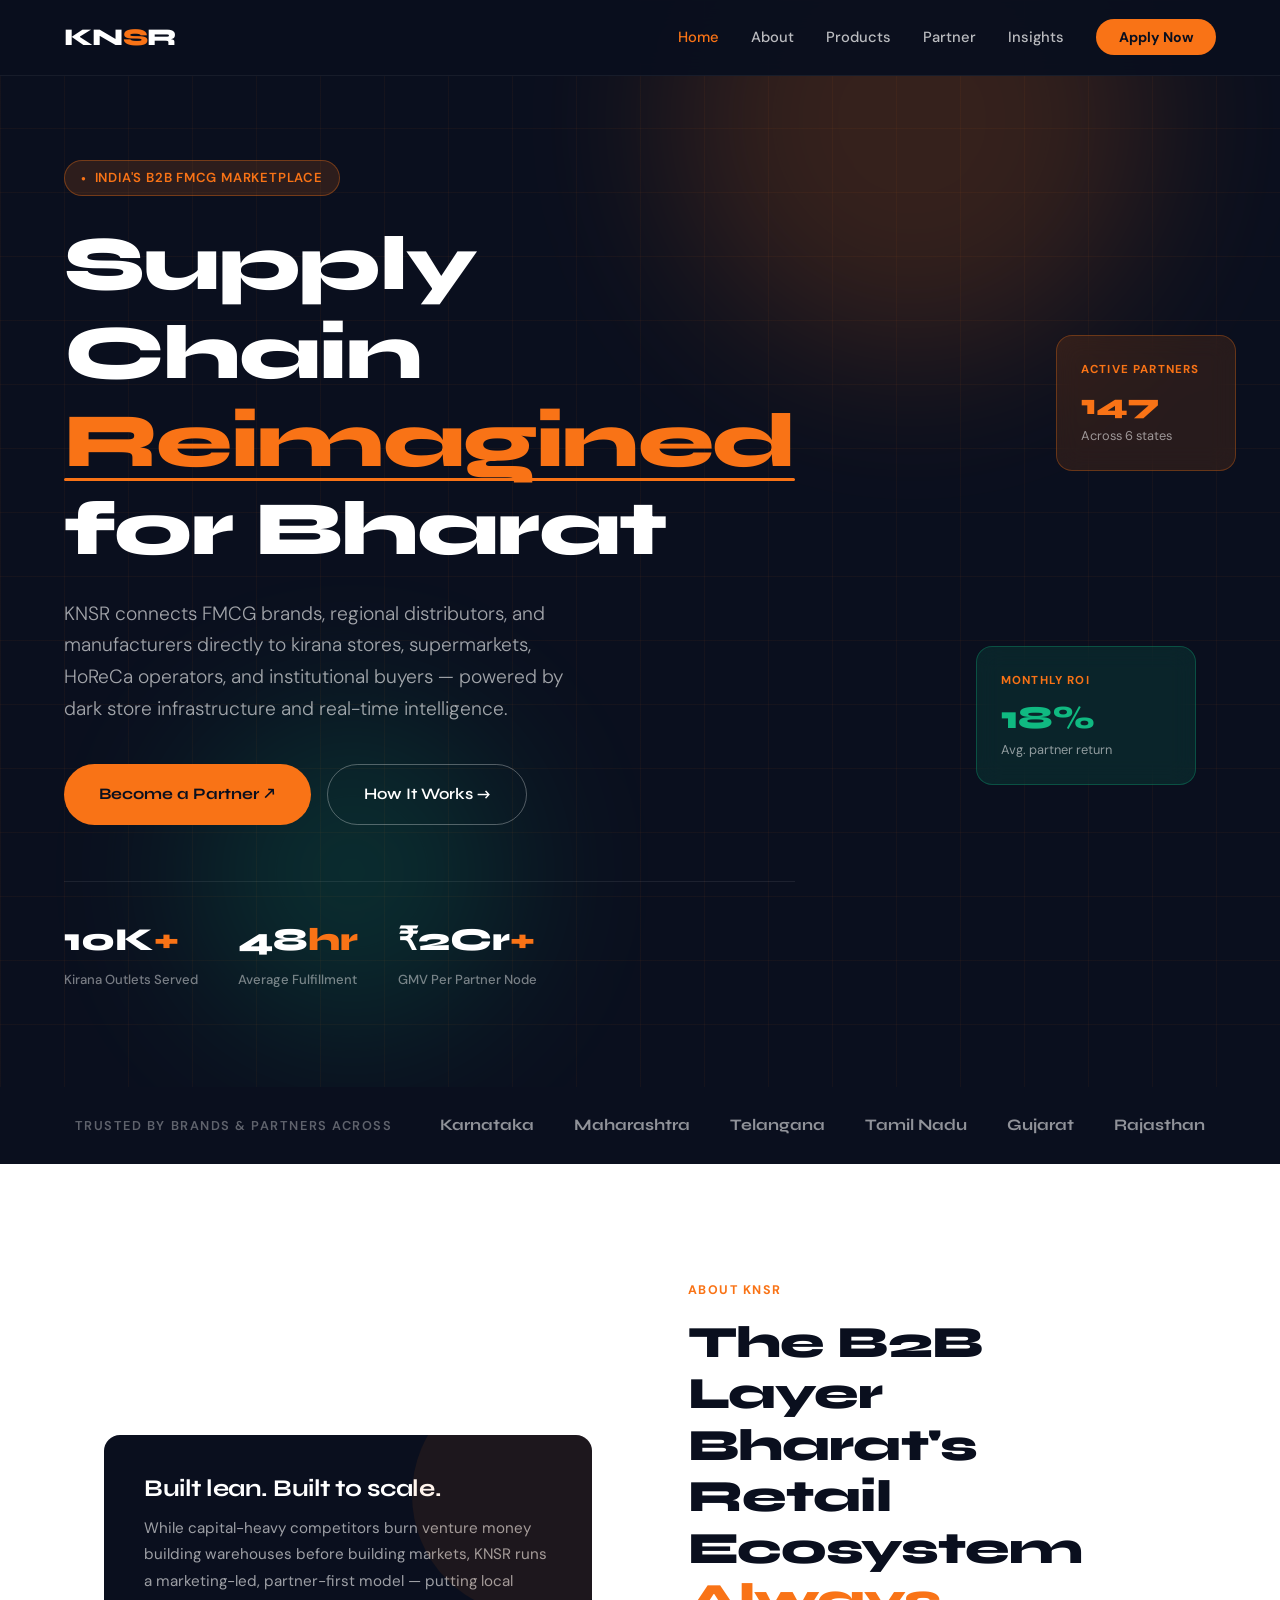
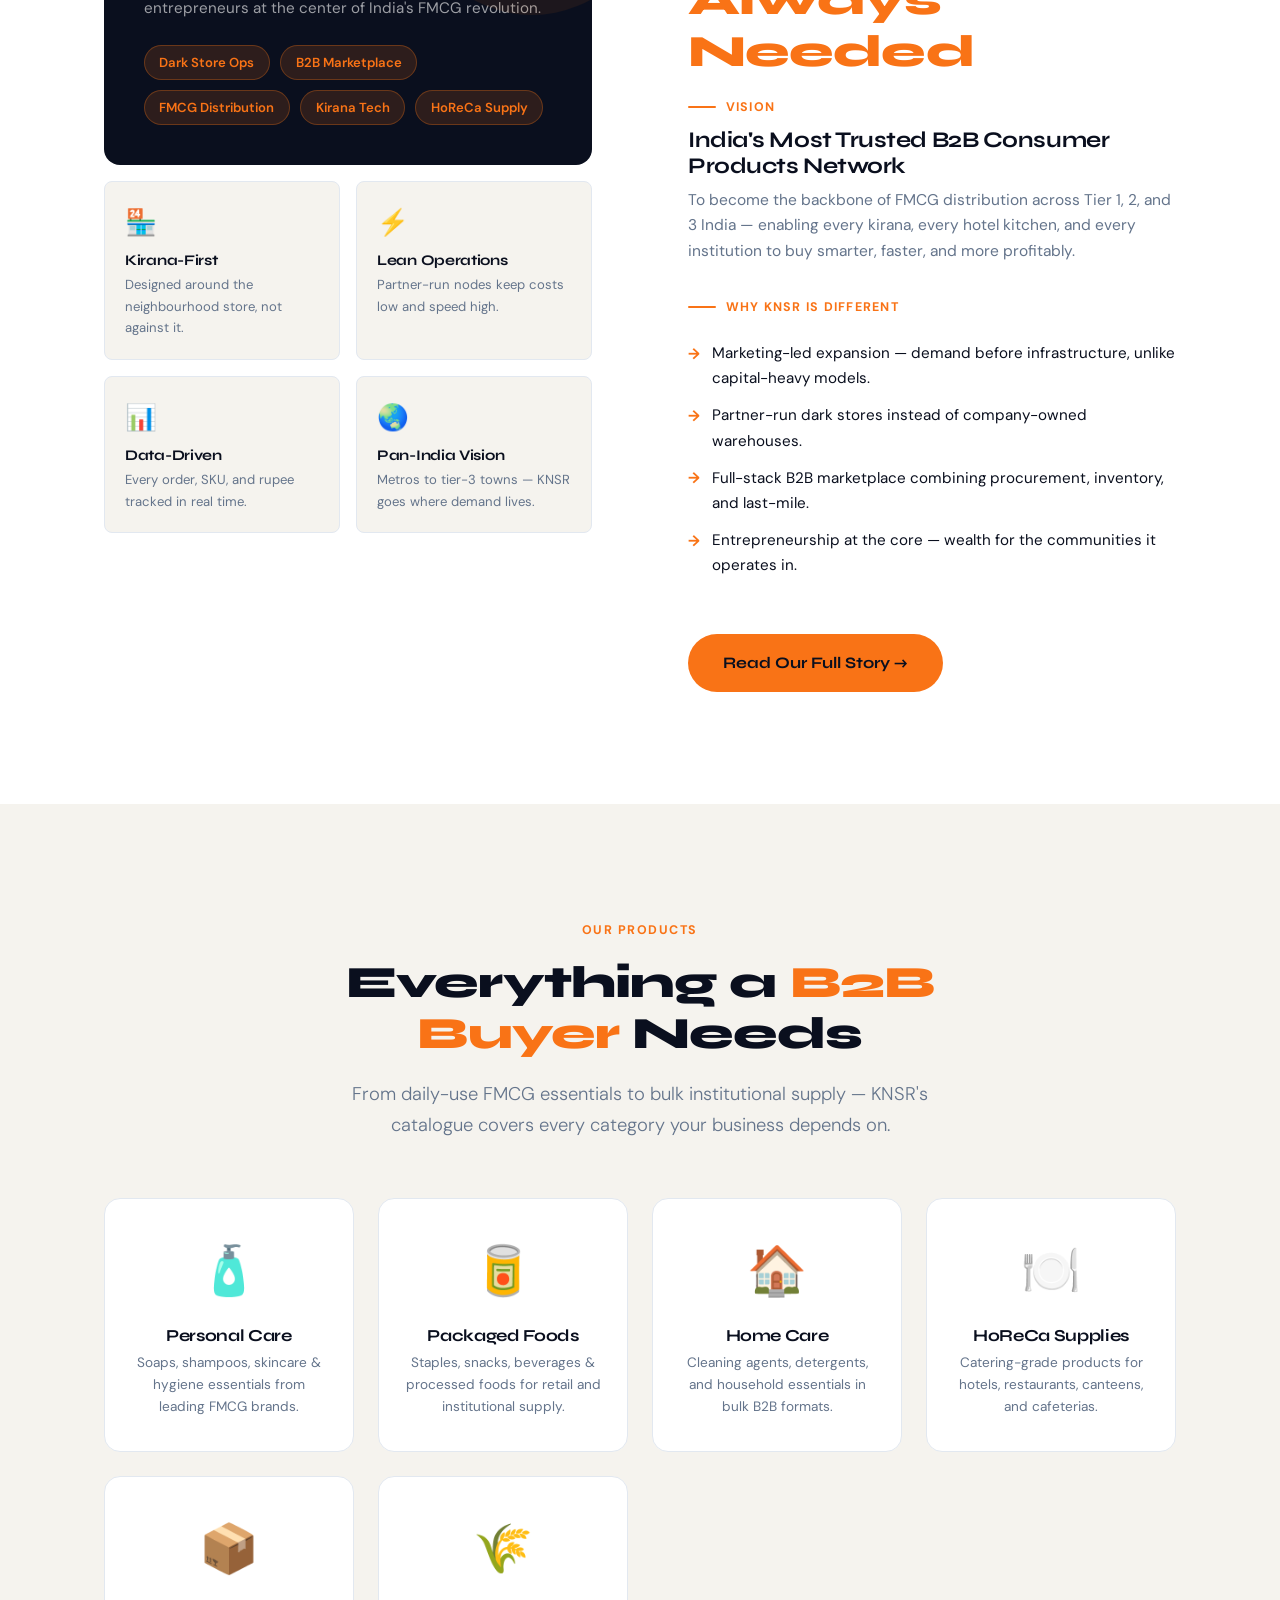
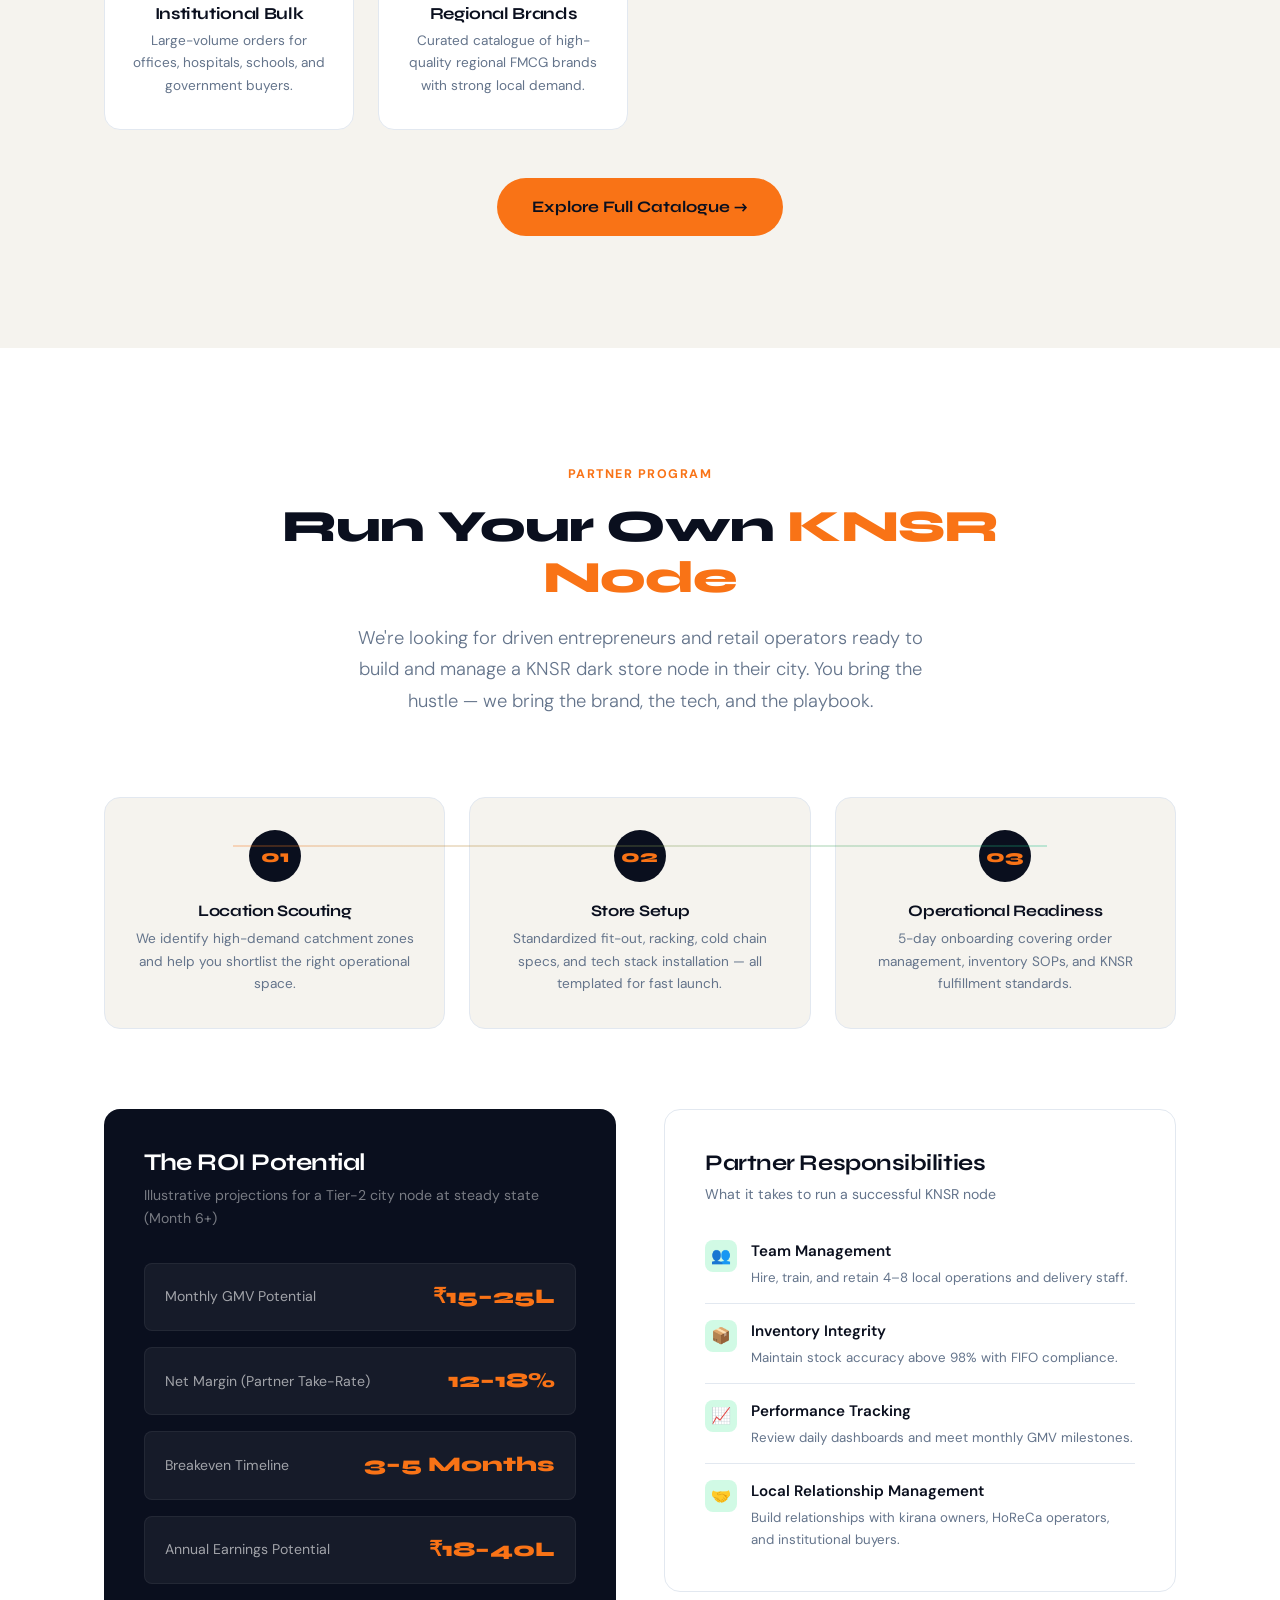
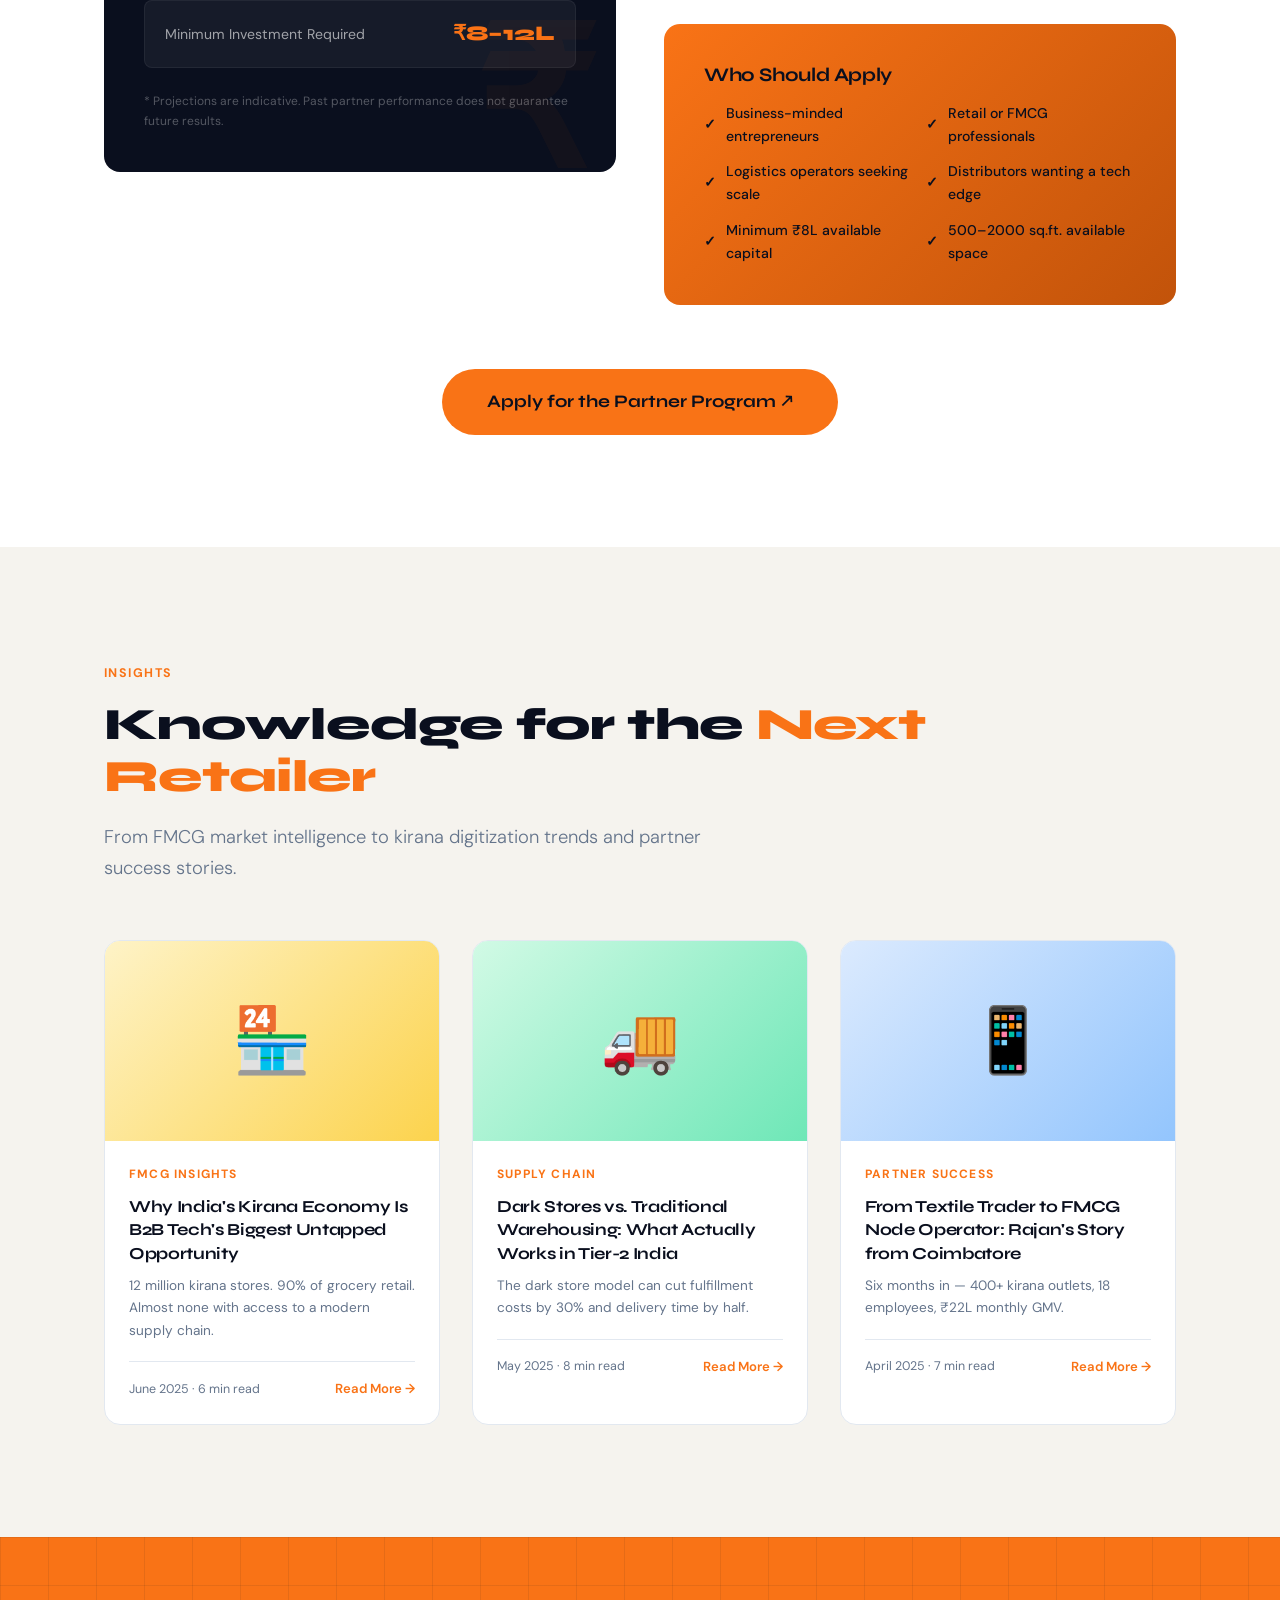
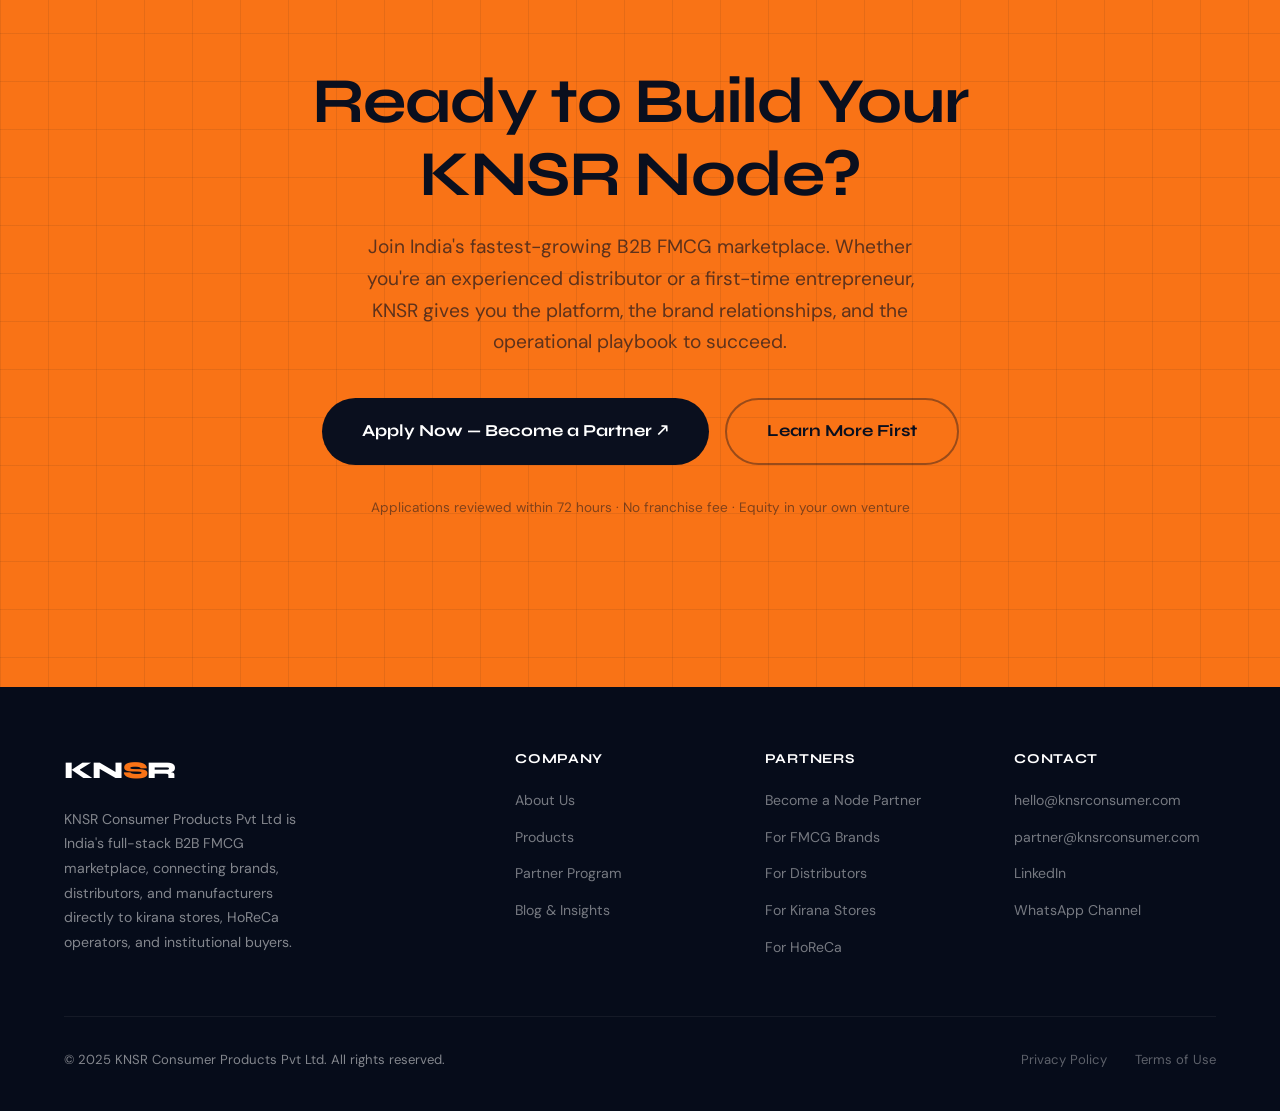
==== index.html @ 0f34c3d0 "Initial commit" ====
<!DOCTYPE html>
<html lang="en">
<head>
<meta charset="UTF-8">
<meta name="viewport" content="width=device-width, initial-scale=1.0">
<title>KNSR Consumer Products — India's B2B FMCG Marketplace</title>
<link rel="preconnect" href="https://fonts.googleapis.com">
<link href="https://fonts.googleapis.com/css2?family=Syne:wght@400;600;700;800&family=DM+Sans:ital,wght@0,300;0,400;0,500;1,300&display=swap" rel="stylesheet">
<link rel="stylesheet" href="shared.css">
<style>
  /* ── HERO ── */
  #home {
    min-height: 100vh;
    background: var(--ink);
    display: grid;
    grid-template-columns: 1fr 1fr;
    align-items: center;
    gap: 4rem;
    padding: 10rem 5% 6rem;
    position: relative;
    overflow: hidden;
  }
  .hero-bg-grid {
    position: absolute; inset: 0;
    background-image: linear-gradient(rgba(249,115,22,0.05) 1px, transparent 1px), linear-gradient(90deg, rgba(249,115,22,0.05) 1px, transparent 1px);
    background-size: 64px 64px;
    animation: gridDrift 20s linear infinite;
  }
  @keyframes gridDrift { from { background-position: 0 0; } to { background-position: 64px 64px; } }
  .hero-blob { position: absolute; border-radius: 50%; filter: blur(80px); opacity: 0.18; animation: blobFloat 8s ease-in-out infinite; }
  .hero-blob-1 { width: 480px; height: 480px; background: var(--saffron); top: -120px; right: 10%; }
  .hero-blob-2 { width: 320px; height: 320px; background: var(--emerald); bottom: 5%; left: 15%; animation-delay: 3s; }
  @keyframes blobFloat { 0%,100% { transform: translateY(0) scale(1); } 50% { transform: translateY(-30px) scale(1.05); } }
  .hero-content { position: relative; z-index: 2; }
  .hero-badge {
    display: inline-flex; align-items: center; gap: 0.5rem;
    background: rgba(249,115,22,0.15); border: 1px solid rgba(249,115,22,0.35);
    color: var(--saffron); padding: 0.4rem 1rem; border-radius: 100px;
    font-size: 0.82rem; font-weight: 600; letter-spacing: 0.06em; text-transform: uppercase;
    margin-bottom: 1.5rem; animation: fadeUp 0.6s ease both;
  }
  .hero-badge::before { content: '●'; font-size: 0.5rem; animation: pulse 2s infinite; }
  @keyframes pulse { 0%,100% { opacity:1; } 50% { opacity:0.3; } }
  @keyframes fadeUp { from { opacity:0; transform:translateY(20px); } to { opacity:1; transform:translateY(0); } }
  .hero-title { font-size: var(--fs-hero); color: #fff; font-weight: 800; margin-bottom: 1.5rem; animation: fadeUp 0.6s 0.1s ease both; }
  .hero-title .highlight { color: var(--saffron); position: relative; display: inline-block; }
  .hero-title .highlight::after { content:''; position:absolute; bottom:4px; left:0; right:0; height:3px; background:var(--saffron); border-radius:2px; transform:scaleX(0); transform-origin:left; animation:lineReveal 0.8s 0.9s ease forwards; }
  @keyframes lineReveal { to { transform: scaleX(1); } }
  .hero-subtitle { font-size: 1.2rem; color: rgba(255,255,255,0.62); font-weight: 300; max-width: 540px; margin-bottom: 2.5rem; animation: fadeUp 0.6s 0.2s ease both; }
  .hero-actions { display: flex; flex-wrap: wrap; gap: 1rem; animation: fadeUp 0.6s 0.3s ease both; }
  .hero-stats { display: flex; gap: 2.5rem; margin-top: 3.5rem; padding-top: 2rem; border-top: 1px solid rgba(255,255,255,0.08); animation: fadeUp 0.6s 0.4s ease both; flex-wrap: wrap; }
  .hero-stat-num { font-family: 'Syne', sans-serif; font-size: 2rem; font-weight: 800; color: #fff; }
  .hero-stat-num span { color: var(--saffron); }
  .hero-stat-label { font-size: 0.82rem; color: rgba(255,255,255,0.45); font-weight: 500; margin-top: 0.15rem; }

  /* Hero Card */
  .hero-visual { position: relative; z-index: 2; animation: fadeUp 0.8s 0.2s ease both; }
  .hero-card-stack { position: relative; height: 480px; }
  .hcard { position: absolute; background: rgba(255,255,255,0.06); border: 1px solid rgba(255,255,255,0.1); border-radius: var(--radius); padding: 1.5rem; backdrop-filter: blur(12px); transition: all 0.3s; }
  .hcard:hover { transform: translateY(-4px); }
  .hcard-main { top: 40px; left: 0; right: 0; background: rgba(28,35,64,0.9); border-color: rgba(249,115,22,0.25); }
  .hcard-float-1 { bottom: 30px; right: 20px; width: 220px; background: rgba(16,185,129,0.12); border-color: rgba(16,185,129,0.3); animation: floatCard1 6s ease-in-out infinite; }
  .hcard-float-2 { top: 0; right: -20px; width: 180px; background: rgba(249,115,22,0.12); border-color: rgba(249,115,22,0.3); animation: floatCard2 7s ease-in-out infinite; }
  @keyframes floatCard1 { 0%,100% { transform: translateY(0); } 50% { transform: translateY(-12px); } }
  @keyframes floatCard2 { 0%,100% { transform: translateY(0) rotate(2deg); } 50% { transform: translateY(-8px) rotate(1deg); } }
  .hcard-label { font-size: 0.72rem; font-weight: 700; letter-spacing: 0.1em; text-transform: uppercase; color: var(--saffron); margin-bottom: 0.75rem; }
  .hcard-main h4 { font-family: 'Syne', sans-serif; font-size: 1.15rem; color: #fff; margin-bottom: 0.5rem; }
  .hcard-main p { font-size: 0.88rem; color: rgba(255,255,255,0.55); }
  .hcard-row { display: flex; justify-content: space-between; align-items: center; padding: 0.65rem 0; border-bottom: 1px solid rgba(255,255,255,0.06); }
  .hcard-row:last-child { border-bottom: none; }
  .hcard-row-label { font-size: 0.82rem; color: rgba(255,255,255,0.5); }
  .hcard-row-val { font-size: 0.88rem; font-weight: 600; color: #fff; }
  .hcard-row-val.green { color: var(--emerald); }
  .hcard-row-val.orange { color: var(--saffron); }
  .metric-big { font-family: 'Syne', sans-serif; font-size: 2rem; font-weight: 800; line-height: 1; margin-top: 0.3rem; }
  .hcard-float-1 .metric-big { color: var(--emerald); }
  .hcard-float-2 .metric-big { color: var(--saffron); font-size: 1.8rem; }
  .hcard-float-1 p, .hcard-float-2 p { font-size: 0.8rem; color: rgba(255,255,255,0.55); margin-top: 0.3rem; }

  /* ABOUT SNAPSHOT */
  #about-snap { background: var(--white); }
  .about-grid { display: grid; grid-template-columns: 1fr 1fr; gap: 6rem; align-items: center; }
  .about-big-card { background: var(--ink); border-radius: var(--radius); padding: 2.5rem; color: #fff; position: relative; overflow: hidden; }
  .about-big-card::before { content:''; position:absolute; top:-60px; right:-60px; width:240px; height:240px; background:var(--saffron); border-radius:50%; opacity:0.08; }
  .about-big-card h3 { font-size: 1.5rem; margin-bottom: 0.75rem; }
  .about-big-card p { font-size: 0.95rem; color: rgba(255,255,255,0.6); line-height: 1.75; }
  .about-chips { display: flex; flex-wrap: wrap; gap: 0.65rem; margin-top: 1.5rem; }
  .chip { background: rgba(249,115,22,0.15); border: 1px solid rgba(249,115,22,0.3); color: var(--saffron); padding: 0.35rem 0.9rem; border-radius: 100px; font-size: 0.82rem; font-weight: 600; }
  .about-mini-cards { display: grid; grid-template-columns: 1fr 1fr; gap: 1rem; margin-top: 1rem; }
  .mini-card { background: var(--surface); border: 1px solid var(--slate-light); border-radius: var(--radius-sm); padding: 1.25rem; transition: all 0.22s; }
  .mini-card:hover { border-color: var(--saffron); transform: translateY(-3px); box-shadow: var(--shadow); }
  .mini-card-icon { font-size: 1.6rem; margin-bottom: 0.5rem; }
  .mini-card h5 { font-size: 0.92rem; font-weight: 700; margin-bottom: 0.3rem; }
  .mini-card p { font-size: 0.82rem; color: var(--slate); }
  .vm-block { margin-bottom: 2rem; }
  .vm-label { display: flex; align-items: center; gap: 0.6rem; font-size: 0.78rem; font-weight: 700; letter-spacing: 0.1em; text-transform: uppercase; color: var(--saffron); margin-bottom: 0.6rem; }
  .vm-label::before { content:''; width:28px; height:2px; background:var(--saffron); border-radius:2px; }
  .vm-block h3 { font-size: 1.4rem; margin-bottom: 0.6rem; }
  .vm-block p { color: var(--slate); font-size: 0.97rem; }
  .diff-list { list-style: none; margin-top: 1.5rem; display: flex; flex-direction: column; gap: 0.75rem; }
  .diff-list li { display: flex; align-items: flex-start; gap: 0.75rem; font-size: 0.95rem; }
  .diff-list li::before { content:'→'; color: var(--saffron); font-weight: 700; flex-shrink: 0; margin-top: 0.05rem; }

  /* PRODUCTS SNAPSHOT */
  #products-snap { background: var(--surface); }
  .products-snap-grid { display: grid; grid-template-columns: repeat(auto-fill, minmax(220px, 1fr)); gap: 1.5rem; margin-top: 3.5rem; }
  .prod-snap-card { background: var(--white); border: 1px solid var(--slate-light); border-radius: var(--radius); padding: 2rem 1.5rem; text-align: center; transition: all 0.28s; }
  .prod-snap-card:hover { border-color: var(--saffron); transform: translateY(-6px); box-shadow: var(--shadow-lg); }
  .prod-snap-icon { font-size: 3rem; margin-bottom: 1rem; }
  .prod-snap-card h4 { font-size: 1.05rem; margin-bottom: 0.4rem; }
  .prod-snap-card p { font-size: 0.85rem; color: var(--slate); }

  /* PARTNER */
  #partner-snap { background: var(--white); }
  .partner-header { text-align: center; max-width: 720px; margin: 0 auto 5rem; }
  .partner-header .section-lead { margin: 0 auto; }
  .program-phases { display: grid; grid-template-columns: repeat(auto-fit, minmax(190px, 1fr)); gap: 1.5rem; margin-bottom: 5rem; position: relative; }
  .program-phases::before { content:''; position:absolute; top:48px; left:12%; right:12%; height:2px; background:linear-gradient(90deg,var(--saffron),var(--emerald)); opacity:0.25; pointer-events:none; }
  .phase-card { background: var(--surface); border: 1px solid var(--slate-light); border-radius: var(--radius); padding: 2rem 1.5rem; text-align: center; transition: all 0.28s; }
  .phase-card:hover { border-color: var(--saffron); transform: translateY(-6px); box-shadow: var(--shadow-lg); }
  .phase-num { width: 52px; height: 52px; border-radius: 50%; background: var(--ink); color: var(--saffron); font-family: 'Syne', sans-serif; font-size: 1.1rem; font-weight: 800; display: flex; align-items: center; justify-content: center; margin: 0 auto 1.25rem; transition: background 0.22s; }
  .phase-card:hover .phase-num { background: var(--saffron); color: var(--ink); }
  .phase-card h4 { font-size: 1rem; margin-bottom: 0.5rem; }
  .phase-card p { font-size: 0.85rem; color: var(--slate); }
  .partner-grid { display: grid; grid-template-columns: 1fr 1fr; gap: 3rem; align-items: start; }
  .roi-card { background: var(--ink); border-radius: var(--radius); padding: 2.5rem; color: #fff; position: relative; overflow: hidden; }
  .roi-card::after { content:'₹'; position:absolute; bottom:-30px; right:20px; font-family:'Syne',sans-serif; font-size:12rem; font-weight:800; opacity:0.04; color:var(--saffron); line-height:1; }
  .roi-card h3 { font-size: 1.5rem; margin-bottom: 0.5rem; }
  .roi-card .subtext { font-size: 0.88rem; color: rgba(255,255,255,0.45); margin-bottom: 2rem; }
  .roi-metrics { display: flex; flex-direction: column; gap: 1rem; }
  .roi-metric { display: flex; justify-content: space-between; align-items: center; padding: 1rem 1.25rem; background: rgba(255,255,255,0.05); border-radius: var(--radius-sm); border: 1px solid rgba(255,255,255,0.06); }
  .roi-metric-label { font-size: 0.88rem; color: rgba(255,255,255,0.6); }
  .roi-metric-value { font-family: 'Syne', sans-serif; font-size: 1.3rem; font-weight: 800; color: var(--saffron); }
  .roi-disclaimer { font-size: 0.75rem; color: rgba(255,255,255,0.3); margin-top: 1.5rem; }
  .responsibilities-card { background: var(--white); border: 1px solid var(--slate-light); border-radius: var(--radius); padding: 2.5rem; }
  .responsibilities-card h3 { font-size: 1.4rem; margin-bottom: 0.5rem; }
  .responsibilities-card .subtext { font-size: 0.88rem; color: var(--slate); margin-bottom: 2rem; }
  .resp-list { list-style: none; display: flex; flex-direction: column; gap: 0.9rem; }
  .resp-list li { display: flex; align-items: flex-start; gap: 0.9rem; font-size: 0.95rem; padding-bottom: 0.9rem; border-bottom: 1px solid var(--slate-light); }
  .resp-list li:last-child { border-bottom: none; padding-bottom: 0; }
  .resp-icon { width: 32px; height: 32px; background: var(--emerald-soft); border-radius: var(--radius-sm); display: flex; align-items: center; justify-content: center; font-size: 1rem; flex-shrink: 0; margin-top: 0.1rem; }
  .resp-list li div strong { font-size: 0.95rem; font-weight: 600; }
  .resp-list li div p { font-size: 0.83rem; color: var(--slate); margin-top: 0.2rem; }
  .eligibility-band { background: linear-gradient(135deg, var(--saffron) 0%, var(--saffron-deep) 100%); border-radius: var(--radius); padding: 2.5rem; color: var(--ink); margin-top: 2rem; }
  .eligibility-band h4 { font-size: 1.2rem; margin-bottom: 1rem; }
  .elig-grid { display: grid; grid-template-columns: 1fr 1fr; gap: 0.75rem; }
  .elig-item { display: flex; align-items: center; gap: 0.6rem; font-size: 0.88rem; font-weight: 500; }
  .elig-item::before { content:'✓'; font-weight: 800; font-size: 0.9rem; }

  /* BLOG */
  #blog { background: var(--surface); }
  .blog-grid { display: grid; grid-template-columns: repeat(auto-fill, minmax(300px, 1fr)); gap: 2rem; margin-top: 3.5rem; }
  .blog-card { background: var(--white); border: 1px solid var(--slate-light); border-radius: var(--radius); overflow: hidden; transition: all 0.28s; }
  .blog-card:hover { border-color: var(--saffron); transform: translateY(-6px); box-shadow: var(--shadow-lg); }
  .blog-thumb { height: 200px; display: flex; align-items: center; justify-content: center; font-size: 4rem; }
  .blog-thumb-1 { background: linear-gradient(135deg,#FEF3C7,#FCD34D); }
  .blog-thumb-2 { background: linear-gradient(135deg,#D1FAE5,#6EE7B7); }
  .blog-thumb-3 { background: linear-gradient(135deg,#DBEAFE,#93C5FD); }
  .blog-thumb-4 { background: linear-gradient(135deg,#FCE7F3,#F9A8D4); }
  .blog-body { padding: 1.5rem; }
  .blog-cat { font-size: 0.75rem; font-weight: 700; letter-spacing: 0.1em; text-transform: uppercase; color: var(--saffron); margin-bottom: 0.6rem; }
  .blog-card h4 { font-size: 1.05rem; margin-bottom: 0.6rem; line-height: 1.4; transition: color 0.2s; }
  .blog-card:hover h4 { color: var(--saffron); }
  .blog-card p { font-size: 0.85rem; color: var(--slate); line-height: 1.65; }
  .blog-meta { display: flex; align-items: center; justify-content: space-between; margin-top: 1.2rem; padding-top: 1rem; border-top: 1px solid var(--slate-light); font-size: 0.78rem; color: var(--slate); }
  .read-more { color: var(--saffron); font-weight: 600; font-size: 0.82rem; display: flex; align-items: center; gap: 0.3rem; transition: gap 0.2s; }
  .blog-card:hover .read-more { gap: 0.6rem; }

  @media (max-width: 900px) {
    #home { grid-template-columns: 1fr; padding-top: 8rem; }
    .hero-visual { display: none; }
    .about-grid { grid-template-columns: 1fr; gap: 3rem; }
    .partner-grid { grid-template-columns: 1fr; }
    .about-mini-cards { grid-template-columns: 1fr 1fr; }
  }
  @media (max-width: 600px) {
    .about-mini-cards { grid-template-columns: 1fr; }
    .elig-grid { grid-template-columns: 1fr; }
  }
</style>
</head>
<body>

<!-- NAV -->
<nav>
  <a href="index.html" class="nav-logo">KN<span>S</span>R</a>
  <ul class="nav-links">
    <li><a href="index.html" class="active">Home</a></li>
    <li><a href="about.html">About</a></li>
    <li><a href="products.html">Products</a></li>
    <li><a href="partners.html">Partner</a></li>
    <li><a href="insights.html">Insights</a></li>
    <li><a href="mailto:partner@knsrconsumer.com" class="nav-cta">Apply Now</a></li>
  </ul>
</nav>

<!-- ═══ HERO ═══ -->
<section id="home">
  <div class="hero-bg-grid"></div>
  <div class="hero-blob hero-blob-1"></div>
  <div class="hero-blob hero-blob-2"></div>

  <div class="hero-content">
    <div class="hero-badge">India's B2B FMCG Marketplace</div>
    <h1 class="hero-title">
      Supply Chain<br>
      <span class="highlight">Reimagined</span><br>
      for Bharat
    </h1>
    <p class="hero-subtitle">
      KNSR connects FMCG brands, regional distributors, and manufacturers directly to kirana stores, supermarkets, HoReCa operators, and institutional buyers — powered by dark store infrastructure and real-time intelligence.
    </p>
    <div class="hero-actions">
      <a href="partners.html" class="btn-primary">Become a Partner ↗</a>
      <a href="about.html" class="btn-secondary" style="color:#fff; border-color:rgba(255,255,255,0.3);">How It Works →</a>
    </div>
    <div class="hero-stats">
      <div>
        <div class="hero-stat-num">10K<span>+</span></div>
        <div class="hero-stat-label">Kirana Outlets Served</div>
      </div>
      <div>
        <div class="hero-stat-num">48<span>hr</span></div>
        <div class="hero-stat-label">Average Fulfillment</div>
      </div>
      <div>
        <div class="hero-stat-num">₹2Cr<span>+</span></div>
        <div class="hero-stat-label">GMV Per Partner Node</div>
      </div>
    </div>
  </div>

  <div class="hero-visual">
    <div class="hero-card-stack">
      <div class="hcard hcard-float-2">
        <div class="hcard-label">Active Partners</div>
        <div class="metric-big">147</div>
        <p>Across 6 states</p>
      </div>
      <div class="hcard hcard-float-1">
        <div class="hcard-label">Monthly ROI</div>
        <div class="metric-big">18%</div>
        <p>Avg. partner return</p>
      </div>
    </div>
  </div>
</section>

<!-- TRUST BAR -->
<div class="trust-bar">
  <span class="trust-bar-label">Trusted by brands &amp; partners across</span>
  <div class="trust-items">
    <span class="trust-item">Karnataka</span>
    <span class="trust-item">Maharashtra</span>
    <span class="trust-item">Telangana</span>
    <span class="trust-item">Tamil Nadu</span>
    <span class="trust-item">Gujarat</span>
    <span class="trust-item">Rajasthan</span>
  </div>
</div>

<!-- ═══ ABOUT SNAPSHOT ═══ -->
<section id="about-snap">
  <div class="section-inner">
    <div class="about-grid">
      <div class="about-visual reveal">
        <div class="about-big-card">
          <h3>Built lean. Built to scale.</h3>
          <p>While capital-heavy competitors burn venture money building warehouses before building markets, KNSR runs a marketing-led, partner-first model — putting local entrepreneurs at the center of India's FMCG revolution.</p>
          <div class="about-chips">
            <span class="chip">Dark Store Ops</span>
            <span class="chip">B2B Marketplace</span>
            <span class="chip">FMCG Distribution</span>
            <span class="chip">Kirana Tech</span>
            <span class="chip">HoReCa Supply</span>
          </div>
        </div>
        <div class="about-mini-cards">
          <div class="mini-card reveal reveal-delay-1"><div class="mini-card-icon">🏪</div><h5>Kirana-First</h5><p>Designed around the neighbourhood store, not against it.</p></div>
          <div class="mini-card reveal reveal-delay-2"><div class="mini-card-icon">⚡</div><h5>Lean Operations</h5><p>Partner-run nodes keep costs low and speed high.</p></div>
          <div class="mini-card reveal reveal-delay-3"><div class="mini-card-icon">📊</div><h5>Data-Driven</h5><p>Every order, SKU, and rupee tracked in real time.</p></div>
          <div class="mini-card reveal reveal-delay-4"><div class="mini-card-icon">🌏</div><h5>Pan-India Vision</h5><p>Metros to tier-3 towns — KNSR goes where demand lives.</p></div>
        </div>
      </div>
      <div class="reveal reveal-delay-1">
        <span class="section-tag">About KNSR</span>
        <h2 class="section-title">The B2B Layer Bharat's Retail Ecosystem <span class="em">Always Needed</span></h2>
        <div class="vm-block">
          <div class="vm-label">Vision</div>
          <h3>India's Most Trusted B2B Consumer Products Network</h3>
          <p>To become the backbone of FMCG distribution across Tier 1, 2, and 3 India — enabling every kirana, every hotel kitchen, and every institution to buy smarter, faster, and more profitably.</p>
        </div>
        <div class="vm-block">
          <div class="vm-label">Why KNSR is Different</div>
          <ul class="diff-list">
            <li>Marketing-led expansion — demand before infrastructure, unlike capital-heavy models.</li>
            <li>Partner-run dark stores instead of company-owned warehouses.</li>
            <li>Full-stack B2B marketplace combining procurement, inventory, and last-mile.</li>
            <li>Entrepreneurship at the core — wealth for the communities it operates in.</li>
          </ul>
        </div>
        <a href="about.html" class="btn-primary" style="margin-top:1.5rem;">Read Our Full Story →</a>
      </div>
    </div>
  </div>
</section>

<!-- ═══ PRODUCTS SNAPSHOT ═══ -->
<section id="products-snap">
  <div class="section-inner">
    <div style="text-align:center; max-width:640px; margin:0 auto 1rem;">
      <span class="section-tag">Our Products</span>
      <h2 class="section-title">Everything a <span class="em">B2B Buyer</span> Needs</h2>
      <p class="section-lead" style="margin:0 auto;">From daily-use FMCG essentials to bulk institutional supply — KNSR's catalogue covers every category your business depends on.</p>
    </div>
    <div class="products-snap-grid">
      <div class="prod-snap-card reveal"><div class="prod-snap-icon">🧴</div><h4>Personal Care</h4><p>Soaps, shampoos, skincare & hygiene essentials from leading FMCG brands.</p></div>
      <div class="prod-snap-card reveal reveal-delay-1"><div class="prod-snap-icon">🥫</div><h4>Packaged Foods</h4><p>Staples, snacks, beverages & processed foods for retail and institutional supply.</p></div>
      <div class="prod-snap-card reveal reveal-delay-2"><div class="prod-snap-icon">🏠</div><h4>Home Care</h4><p>Cleaning agents, detergents, and household essentials in bulk B2B formats.</p></div>
      <div class="prod-snap-card reveal reveal-delay-3"><div class="prod-snap-icon">🍽️</div><h4>HoReCa Supplies</h4><p>Catering-grade products for hotels, restaurants, canteens, and cafeterias.</p></div>
      <div class="prod-snap-card reveal reveal-delay-4"><div class="prod-snap-icon">📦</div><h4>Institutional Bulk</h4><p>Large-volume orders for offices, hospitals, schools, and government buyers.</p></div>
      <div class="prod-snap-card reveal"><div class="prod-snap-icon">🌾</div><h4>Regional Brands</h4><p>Curated catalogue of high-quality regional FMCG brands with strong local demand.</p></div>
    </div>
    <div style="text-align:center; margin-top:3rem;" class="reveal">
      <a href="products.html" class="btn-primary">Explore Full Catalogue →</a>
    </div>
  </div>
</section>

<!-- ═══ PARTNER PROGRAM ═══ -->
<section id="partner-snap">
  <div class="section-inner">
    <div class="partner-header reveal">
      <span class="section-tag">Partner Program</span>
      <h2 class="section-title">Run Your Own <span class="em">KNSR Node</span></h2>
      <p class="section-lead">We're looking for driven entrepreneurs and retail operators ready to build and manage a KNSR dark store node in their city. You bring the hustle — we bring the brand, the tech, and the playbook.</p>
    </div>
    <div class="program-phases">
      <div class="phase-card reveal"><div class="phase-num">01</div><h4>Location Scouting</h4><p>We identify high-demand catchment zones and help you shortlist the right operational space.</p></div>
      <div class="phase-card reveal reveal-delay-1"><div class="phase-num">02</div><h4>Store Setup</h4><p>Standardized fit-out, racking, cold chain specs, and tech stack installation — all templated for fast launch.</p></div>
      <div class="phase-card reveal reveal-delay-2"><div class="phase-num">03</div><h4>Operational Readiness</h4><p>5-day onboarding covering order management, inventory SOPs, and KNSR fulfillment standards.</p></div>
    </div>
    <div class="partner-grid">
      <div class="roi-card reveal">
        <h3>The ROI Potential</h3>
        <p class="subtext">Illustrative projections for a Tier-2 city node at steady state (Month 6+)</p>
        <div class="roi-metrics">
          <div class="roi-metric"><span class="roi-metric-label">Monthly GMV Potential</span><span class="roi-metric-value">₹15–25L</span></div>
          <div class="roi-metric"><span class="roi-metric-label">Net Margin (Partner Take-Rate)</span><span class="roi-metric-value">12–18%</span></div>
          <div class="roi-metric"><span class="roi-metric-label">Breakeven Timeline</span><span class="roi-metric-value">3–5 Months</span></div>
          <div class="roi-metric"><span class="roi-metric-label">Annual Earnings Potential</span><span class="roi-metric-value">₹18–40L</span></div>
          <div class="roi-metric"><span class="roi-metric-label">Minimum Investment Required</span><span class="roi-metric-value">₹8–12L</span></div>
        </div>
        <p class="roi-disclaimer">* Projections are indicative. Past partner performance does not guarantee future results.</p>
      </div>
      <div>
        <div class="responsibilities-card reveal reveal-delay-1">
          <h3>Partner Responsibilities</h3>
          <p class="subtext">What it takes to run a successful KNSR node</p>
          <ul class="resp-list">
            <li><div class="resp-icon">👥</div><div><strong>Team Management</strong><p>Hire, train, and retain 4–8 local operations and delivery staff.</p></div></li>
            <li><div class="resp-icon">📦</div><div><strong>Inventory Integrity</strong><p>Maintain stock accuracy above 98% with FIFO compliance.</p></div></li>
            <li><div class="resp-icon">📈</div><div><strong>Performance Tracking</strong><p>Review daily dashboards and meet monthly GMV milestones.</p></div></li>
            <li><div class="resp-icon">🤝</div><div><strong>Local Relationship Management</strong><p>Build relationships with kirana owners, HoReCa operators, and institutional buyers.</p></div></li>
          </ul>
        </div>
        <div class="eligibility-band reveal reveal-delay-2">
          <h4>Who Should Apply</h4>
          <div class="elig-grid">
            <div class="elig-item">Business-minded entrepreneurs</div>
            <div class="elig-item">Retail or FMCG professionals</div>
            <div class="elig-item">Logistics operators seeking scale</div>
            <div class="elig-item">Distributors wanting a tech edge</div>
            <div class="elig-item">Minimum ₹8L available capital</div>
            <div class="elig-item">500–2000 sq.ft. available space</div>
          </div>
        </div>
      </div>
    </div>
    <div style="text-align:center; margin-top:4rem;" class="reveal">
      <a href="mailto:partner@knsrconsumer.com" class="btn-primary" style="font-size:1.1rem; padding:1.15rem 2.8rem;">Apply for the Partner Program ↗</a>
    </div>
  </div>
</section>

<!-- ═══ BLOG ═══ -->
<section id="blog">
  <div class="section-inner">
    <span class="section-tag">Insights</span>
    <h2 class="section-title">Knowledge for the <span class="em">Next Retailer</span></h2>
    <p class="section-lead">From FMCG market intelligence to kirana digitization trends and partner success stories.</p>
    <div class="blog-grid">
      <div class="blog-card reveal">
        <div class="blog-thumb blog-thumb-1">🏪</div>
        <div class="blog-body">
          <div class="blog-cat">FMCG Insights</div>
          <h4>Why India's Kirana Economy Is B2B Tech's Biggest Untapped Opportunity</h4>
          <p>12 million kirana stores. 90% of grocery retail. Almost none with access to a modern supply chain.</p>
          <div class="blog-meta"><span>June 2025 · 6 min read</span><span class="read-more">Read More →</span></div>
        </div>
      </div>
      <div class="blog-card reveal reveal-delay-1">
        <div class="blog-thumb blog-thumb-2">🚚</div>
        <div class="blog-body">
          <div class="blog-cat">Supply Chain</div>
          <h4>Dark Stores vs. Traditional Warehousing: What Actually Works in Tier-2 India</h4>
          <p>The dark store model can cut fulfillment costs by 30% and delivery time by half.</p>
          <div class="blog-meta"><span>May 2025 · 8 min read</span><span class="read-more">Read More →</span></div>
        </div>
      </div>
      <div class="blog-card reveal reveal-delay-2">
        <div class="blog-thumb blog-thumb-3">📱</div>
        <div class="blog-body">
          <div class="blog-cat">Partner Success</div>
          <h4>From Textile Trader to FMCG Node Operator: Rajan's Story from Coimbatore</h4>
          <p>Six months in — 400+ kirana outlets, 18 employees, ₹22L monthly GMV.</p>
          <div class="blog-meta"><span>April 2025 · 7 min read</span><span class="read-more">Read More →</span></div>
        </div>
      </div>
    </div>
  </div>
</section>

<!-- ═══ CTA ═══ -->
<section class="cta-section">
  <div class="cta-inner">
    <h2 class="reveal">Ready to Build Your KNSR Node?</h2>
    <p class="reveal reveal-delay-1">Join India's fastest-growing B2B FMCG marketplace. Whether you're an experienced distributor or a first-time entrepreneur, KNSR gives you the platform, the brand relationships, and the operational playbook to succeed.</p>
    <div class="cta-actions reveal reveal-delay-2">
      <a href="mailto:partner@knsrconsumer.com" class="btn-dark">Apply Now — Become a Partner ↗</a>
      <a href="about.html" class="btn-outline-dark">Learn More First</a>
    </div>
    <p style="margin-top:2rem; font-size:0.85rem; color:rgba(10,15,30,0.5);" class="reveal reveal-delay-3">Applications reviewed within 72 hours · No franchise fee · Equity in your own venture</p>
  </div>
</section>

<!-- FOOTER -->
<footer>
  <div class="footer-grid">
    <div class="footer-brand">
      <a href="index.html" class="nav-logo">KN<span>S</span>R</a>
      <p>KNSR Consumer Products Pvt Ltd is India's full-stack B2B FMCG marketplace, connecting brands, distributors, and manufacturers directly to kirana stores, HoReCa operators, and institutional buyers.</p>
    </div>
    <div class="footer-col">
      <h5>Company</h5>
      <ul class="footer-links">
        <li><a href="about.html">About Us</a></li>
        <li><a href="products.html">Products</a></li>
        <li><a href="partners.html">Partner Program</a></li>
        <li><a href="insights.html">Blog &amp; Insights</a></li>
      </ul>
    </div>
    <div class="footer-col">
      <h5>Partners</h5>
      <ul class="footer-links">
        <li><a href="#">Become a Node Partner</a></li>
        <li><a href="#">For FMCG Brands</a></li>
        <li><a href="#">For Distributors</a></li>
        <li><a href="#">For Kirana Stores</a></li>
        <li><a href="#">For HoReCa</a></li>
      </ul>
    </div>
    <div class="footer-col">
      <h5>Contact</h5>
      <ul class="footer-links">
        <li><a href="mailto:hello@knsrconsumer.com">hello@knsrconsumer.com</a></li>
        <li><a href="mailto:partner@knsrconsumer.com">partner@knsrconsumer.com</a></li>
        <li><a href="#">LinkedIn</a></li>
        <li><a href="#">WhatsApp Channel</a></li>
      </ul>
    </div>
  </div>
  <div class="footer-bottom">
    <span>© 2025 KNSR Consumer Products Pvt Ltd. All rights reserved.</span>
    <span>
      <a href="#" style="margin-right:1.5rem; color:rgba(255,255,255,0.35);">Privacy Policy</a>
      <a href="#" style="color:rgba(255,255,255,0.35);">Terms of Use</a>
    </span>
  </div>
</footer>

<script>
  const revealEls = document.querySelectorAll('.reveal');
  const obs = new IntersectionObserver(entries => {
    entries.forEach(e => { if (e.isIntersecting) { e.target.classList.add('visible'); obs.unobserve(e.target); } });
  }, { threshold: 0.12 });
  revealEls.forEach(el => obs.observe(el));
  window.addEventListener('scroll', () => {
    document.querySelector('nav').style.borderBottomColor = scrollY > 40 ? 'rgba(255,255,255,0.12)' : 'rgba(255,255,255,0.06)';
  });
</script>
</body>
</html>
---- shared.css ----
/* ─── KNSR SHARED DESIGN SYSTEM ─── */
*, *::before, *::after { box-sizing: border-box; margin: 0; padding: 0; }

:root {
  --ink: #0A0F1E;
  --ink-soft: #1C2340;
  --surface: #F5F3EE;
  --white: #FFFFFF;
  --saffron: #F97316;
  --saffron-deep: #C2530A;
  --emerald: #10B981;
  --emerald-soft: #D1FAE5;
  --slate: #64748B;
  --slate-light: #E2E8F0;
  --accent-yellow: #FCD34D;
  --fs-hero: clamp(2.8rem, 6vw, 5.5rem);
  --fs-h2: clamp(2rem, 3.5vw, 3.2rem);
  --radius: 16px;
  --radius-sm: 8px;
  --shadow: 0 4px 24px rgba(10,15,30,0.10);
  --shadow-lg: 0 16px 48px rgba(10,15,30,0.16);
}

html { scroll-behavior: smooth; }
body { font-family: 'DM Sans', sans-serif; background: var(--surface); color: var(--ink); line-height: 1.65; overflow-x: hidden; }
h1,h2,h3,h4,h5 { font-family: 'Syne', sans-serif; line-height: 1.15; letter-spacing: -0.02em; }
a { color: inherit; text-decoration: none; }

/* NAV */
nav {
  position: fixed; top: 0; left: 0; right: 0; z-index: 100;
  display: flex; align-items: center; justify-content: space-between;
  padding: 1.1rem 5%;
  background: rgba(10,15,30,0.96);
  backdrop-filter: blur(14px);
  border-bottom: 1px solid rgba(255,255,255,0.06);
}
.nav-logo { font-family: 'Syne', sans-serif; font-weight: 800; font-size: 1.5rem; color: #fff; letter-spacing: -0.03em; }
.nav-logo span { color: var(--saffron); }
.nav-links { display: flex; gap: 2rem; list-style: none; align-items: center; }
.nav-links a { color: rgba(255,255,255,0.72); font-size: 0.92rem; font-weight: 500; transition: color 0.2s; }
.nav-links a:hover, .nav-links a.active { color: var(--saffron); }
.nav-cta { background: var(--saffron) !important; color: var(--ink) !important; padding: 0.55rem 1.4rem !important; border-radius: 100px !important; font-weight: 700 !important; font-size: 0.88rem !important; transition: background 0.2s, transform 0.15s !important; }
.nav-cta:hover { background: var(--accent-yellow) !important; transform: scale(1.04); }

/* BUTTONS */
.btn-primary { background: var(--saffron); color: var(--ink); padding: 1rem 2.2rem; border-radius: 100px; font-family: 'Syne', sans-serif; font-weight: 700; font-size: 1rem; border: none; cursor: pointer; transition: all 0.22s; display: inline-flex; align-items: center; gap: 0.5rem; }
.btn-primary:hover { background: var(--accent-yellow); transform: translateY(-2px); box-shadow: 0 8px 24px rgba(249,115,22,0.4); }
.btn-secondary { background: transparent; color: var(--ink); padding: 1rem 2.2rem; border-radius: 100px; font-family: 'Syne', sans-serif; font-weight: 600; font-size: 1rem; border: 1.5px solid var(--slate-light); cursor: pointer; transition: all 0.22s; display: inline-flex; align-items: center; gap: 0.5rem; }
.btn-secondary:hover { border-color: var(--saffron); color: var(--saffron); transform: translateY(-2px); }
.btn-dark { background: var(--ink); color: #fff; padding: 1.1rem 2.5rem; border-radius: 100px; font-family: 'Syne', sans-serif; font-weight: 700; font-size: 1.05rem; border: none; cursor: pointer; transition: all 0.22s; display: inline-flex; align-items: center; gap: 0.5rem; }
.btn-dark:hover { background: #0F1729; transform: translateY(-3px); box-shadow: 0 12px 32px rgba(10,15,30,0.3); }

/* SECTION SHARED */
section { scroll-margin-top: 80px; }
.section-inner { max-width: 1200px; margin: 0 auto; padding: 7rem 5%; }
.section-tag { display: inline-block; font-size: 0.78rem; font-weight: 700; letter-spacing: 0.12em; text-transform: uppercase; color: var(--saffron); margin-bottom: 1rem; }
.section-title { font-size: var(--fs-h2); font-weight: 800; margin-bottom: 1.2rem; }
.section-title .em { color: var(--saffron); }
.section-lead { font-size: 1.15rem; color: var(--slate); max-width: 600px; font-weight: 300; line-height: 1.7; }

/* PAGE HERO BANNER (inner pages) */
.page-hero {
  background: var(--ink);
  padding: 10rem 5% 5rem;
  position: relative;
  overflow: hidden;
}
.page-hero-bg {
  position: absolute; inset: 0;
  background-image: linear-gradient(rgba(249,115,22,0.05) 1px, transparent 1px), linear-gradient(90deg, rgba(249,115,22,0.05) 1px, transparent 1px);
  background-size: 64px 64px;
}
.page-hero-blob { position: absolute; border-radius: 50%; filter: blur(80px); opacity: 0.15; }
.page-hero-inner { position: relative; z-index: 2; max-width: 1200px; margin: 0 auto; }
.page-hero-tag { display: inline-flex; align-items: center; gap: 0.5rem; background: rgba(249,115,22,0.15); border: 1px solid rgba(249,115,22,0.35); color: var(--saffron); padding: 0.4rem 1rem; border-radius: 100px; font-size: 0.82rem; font-weight: 600; letter-spacing: 0.06em; text-transform: uppercase; margin-bottom: 1.5rem; }
.page-hero h1 { font-size: var(--fs-hero); color: #fff; font-weight: 800; margin-bottom: 1.2rem; }
.page-hero p { font-size: 1.2rem; color: rgba(255,255,255,0.6); font-weight: 300; max-width: 600px; }

/* TRUST BAR */
.trust-bar { background: var(--ink); padding: 1.6rem 5%; display: flex; align-items: center; justify-content: center; gap: 3rem; flex-wrap: wrap; }
.trust-bar-label { font-size: 0.8rem; font-weight: 600; letter-spacing: 0.12em; text-transform: uppercase; color: rgba(255,255,255,0.35); white-space: nowrap; }
.trust-items { display: flex; gap: 2.5rem; flex-wrap: wrap; align-items: center; }
.trust-item { font-family: 'Syne', sans-serif; font-size: 1rem; font-weight: 700; color: rgba(255,255,255,0.55); transition: color 0.2s; white-space: nowrap; }
.trust-item:hover { color: var(--saffron); }

/* FOOTER */
footer { background: #060C1A; color: rgba(255,255,255,0.5); padding: 4rem 5% 2.5rem; }
.footer-grid { display: grid; grid-template-columns: 2fr 1fr 1fr 1fr; gap: 3rem; margin-bottom: 3.5rem; }
.footer-brand p { font-size: 0.88rem; line-height: 1.75; max-width: 260px; margin-top: 1rem; }
.footer-col h5 { font-family: 'Syne', sans-serif; font-size: 0.85rem; font-weight: 700; color: #fff; letter-spacing: 0.05em; text-transform: uppercase; margin-bottom: 1.25rem; }
.footer-links { list-style: none; display: flex; flex-direction: column; gap: 0.65rem; }
.footer-links a { font-size: 0.88rem; color: rgba(255,255,255,0.45); transition: color 0.2s; }
.footer-links a:hover { color: var(--saffron); }
.footer-bottom { padding-top: 2rem; border-top: 1px solid rgba(255,255,255,0.06); display: flex; justify-content: space-between; align-items: center; flex-wrap: wrap; gap: 1rem; font-size: 0.82rem; }

/* CTA SECTION */
.cta-section { background: var(--saffron); position: relative; overflow: hidden; }
.cta-section::before { content: ''; position: absolute; inset: 0; background-image: linear-gradient(rgba(10,15,30,0.08) 1px, transparent 1px), linear-gradient(90deg, rgba(10,15,30,0.08) 1px, transparent 1px); background-size: 48px 48px; }
.cta-inner { position: relative; z-index: 1; max-width: 800px; margin: 0 auto; padding: 8rem 5%; text-align: center; }
.cta-inner h2 { font-size: clamp(2.5rem, 5vw, 4rem); color: var(--ink); margin-bottom: 1.2rem; }
.cta-inner p { font-size: 1.2rem; color: rgba(10,15,30,0.65); margin-bottom: 2.5rem; max-width: 560px; margin-left: auto; margin-right: auto; }
.cta-actions { display: flex; justify-content: center; flex-wrap: wrap; gap: 1rem; }
.btn-outline-dark { background: transparent; color: var(--ink); padding: 1.1rem 2.5rem; border-radius: 100px; font-family: 'Syne', sans-serif; font-weight: 700; font-size: 1.05rem; border: 2px solid rgba(10,15,30,0.4); cursor: pointer; transition: all 0.22s; }
.btn-outline-dark:hover { border-color: var(--ink); background: rgba(10,15,30,0.08); transform: translateY(-3px); }

/* SCROLL REVEAL */
.reveal { opacity: 0; transform: translateY(28px); transition: opacity 0.6s ease, transform 0.6s ease; }
.reveal.visible { opacity: 1; transform: none; }
.reveal-delay-1 { transition-delay: 0.1s; }
.reveal-delay-2 { transition-delay: 0.2s; }
.reveal-delay-3 { transition-delay: 0.3s; }
.reveal-delay-4 { transition-delay: 0.4s; }

/* RESPONSIVE */
@media (max-width: 900px) {
  .footer-grid { grid-template-columns: 1fr 1fr; }
  .nav-links li:not(:last-child) { display: none; }
}
@media (max-width: 600px) {
  .footer-grid { grid-template-columns: 1fr; }
}
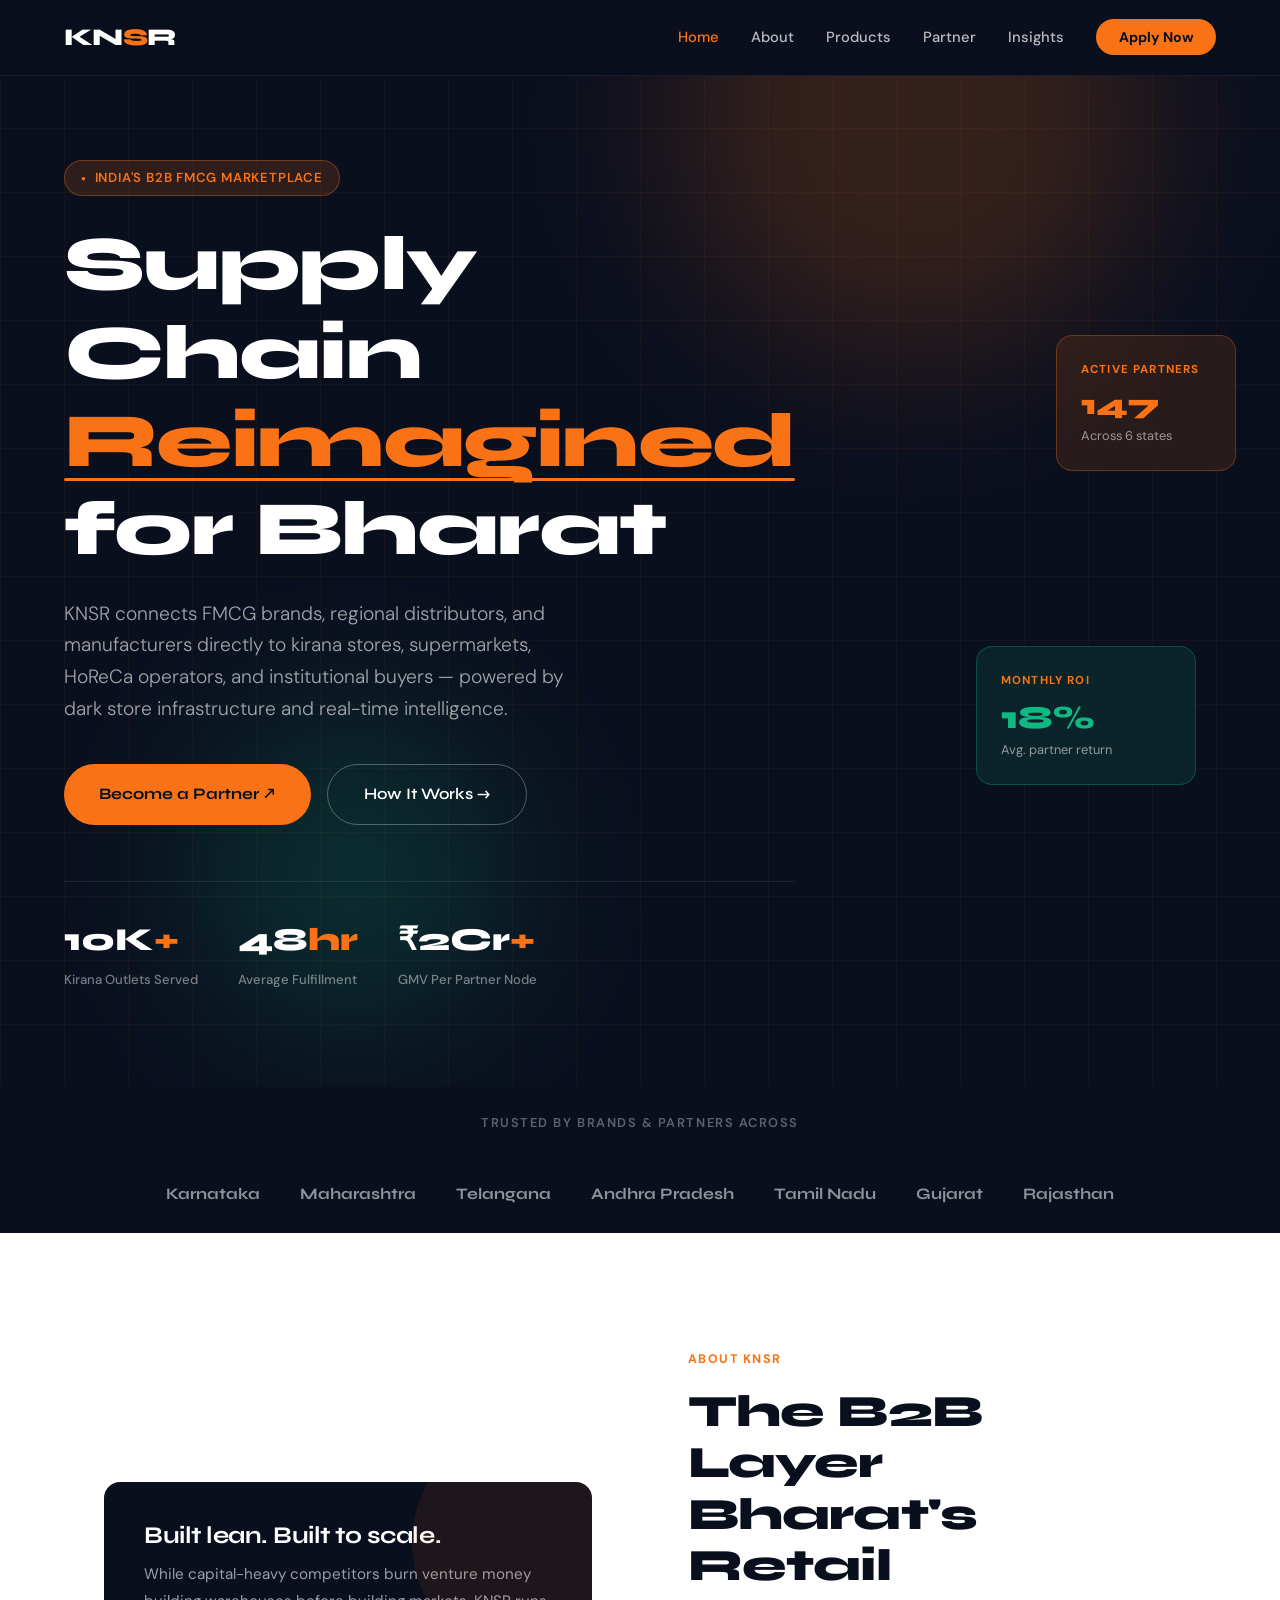
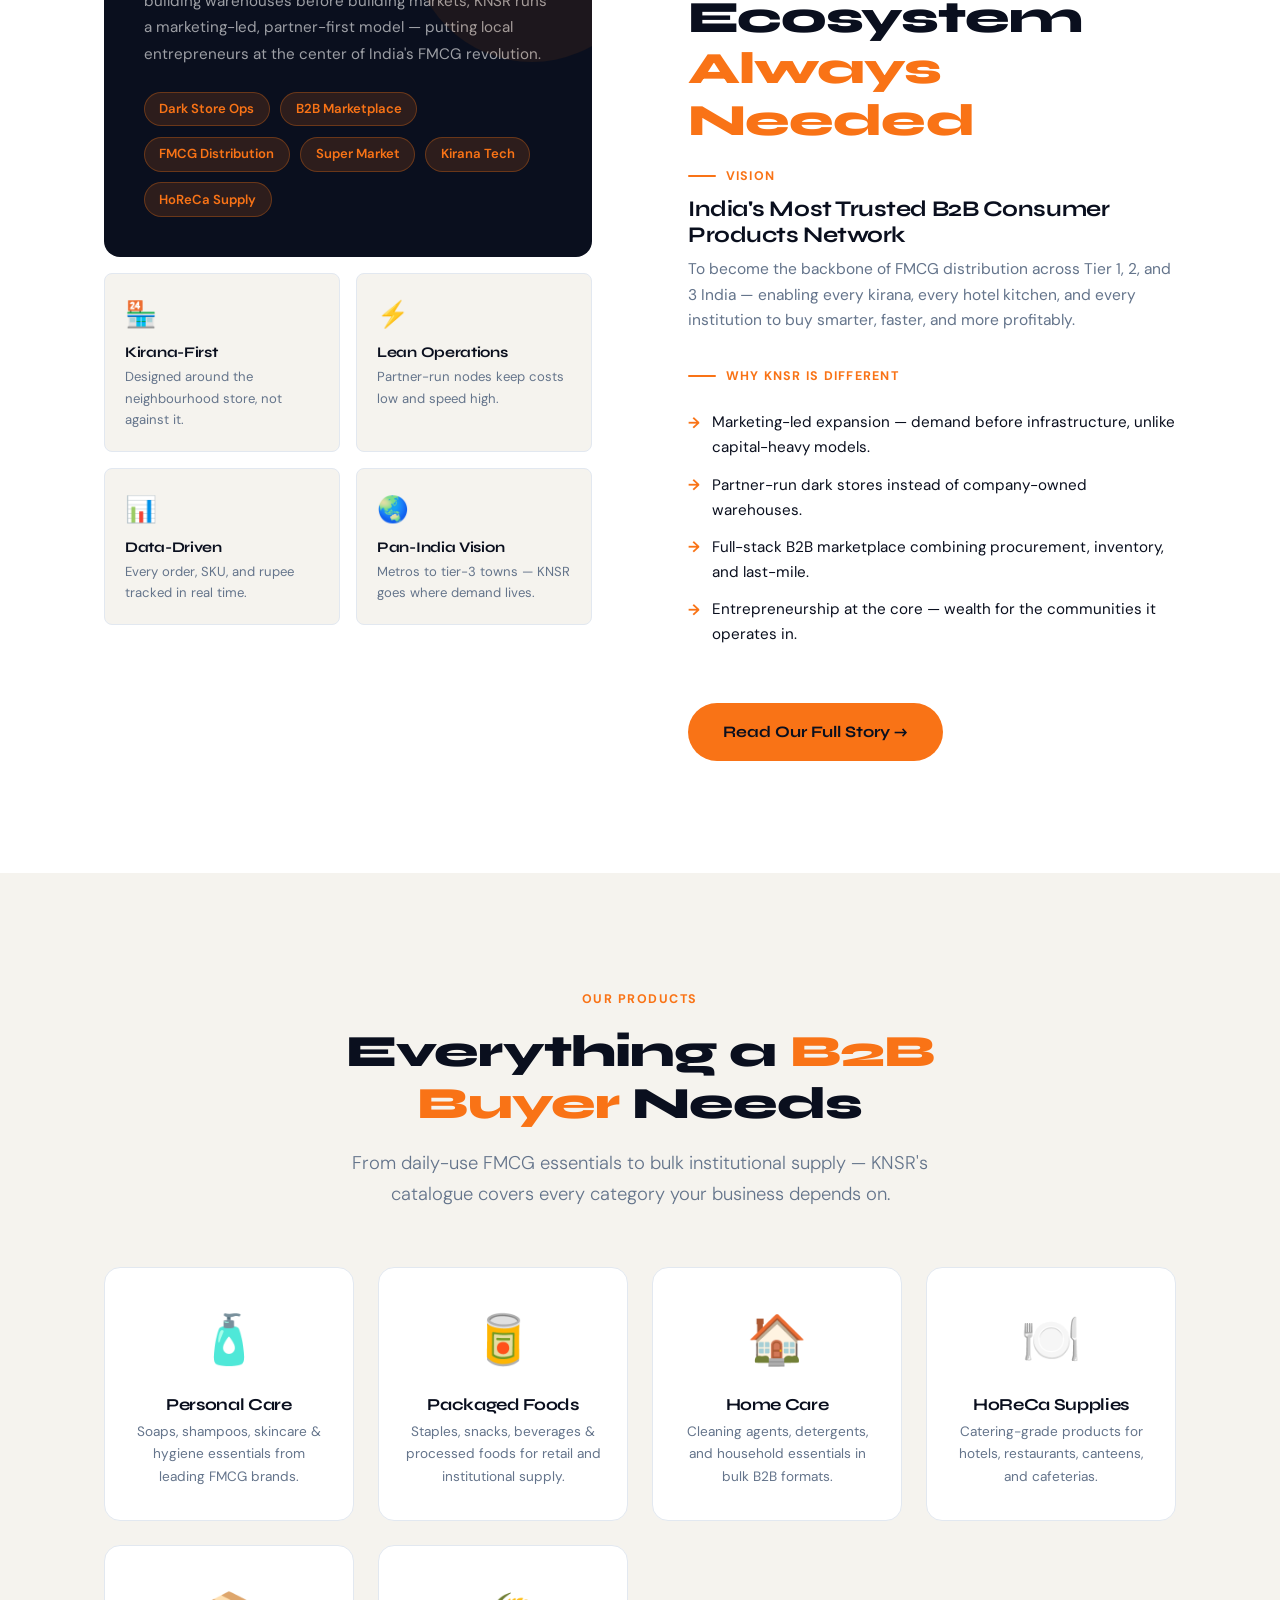
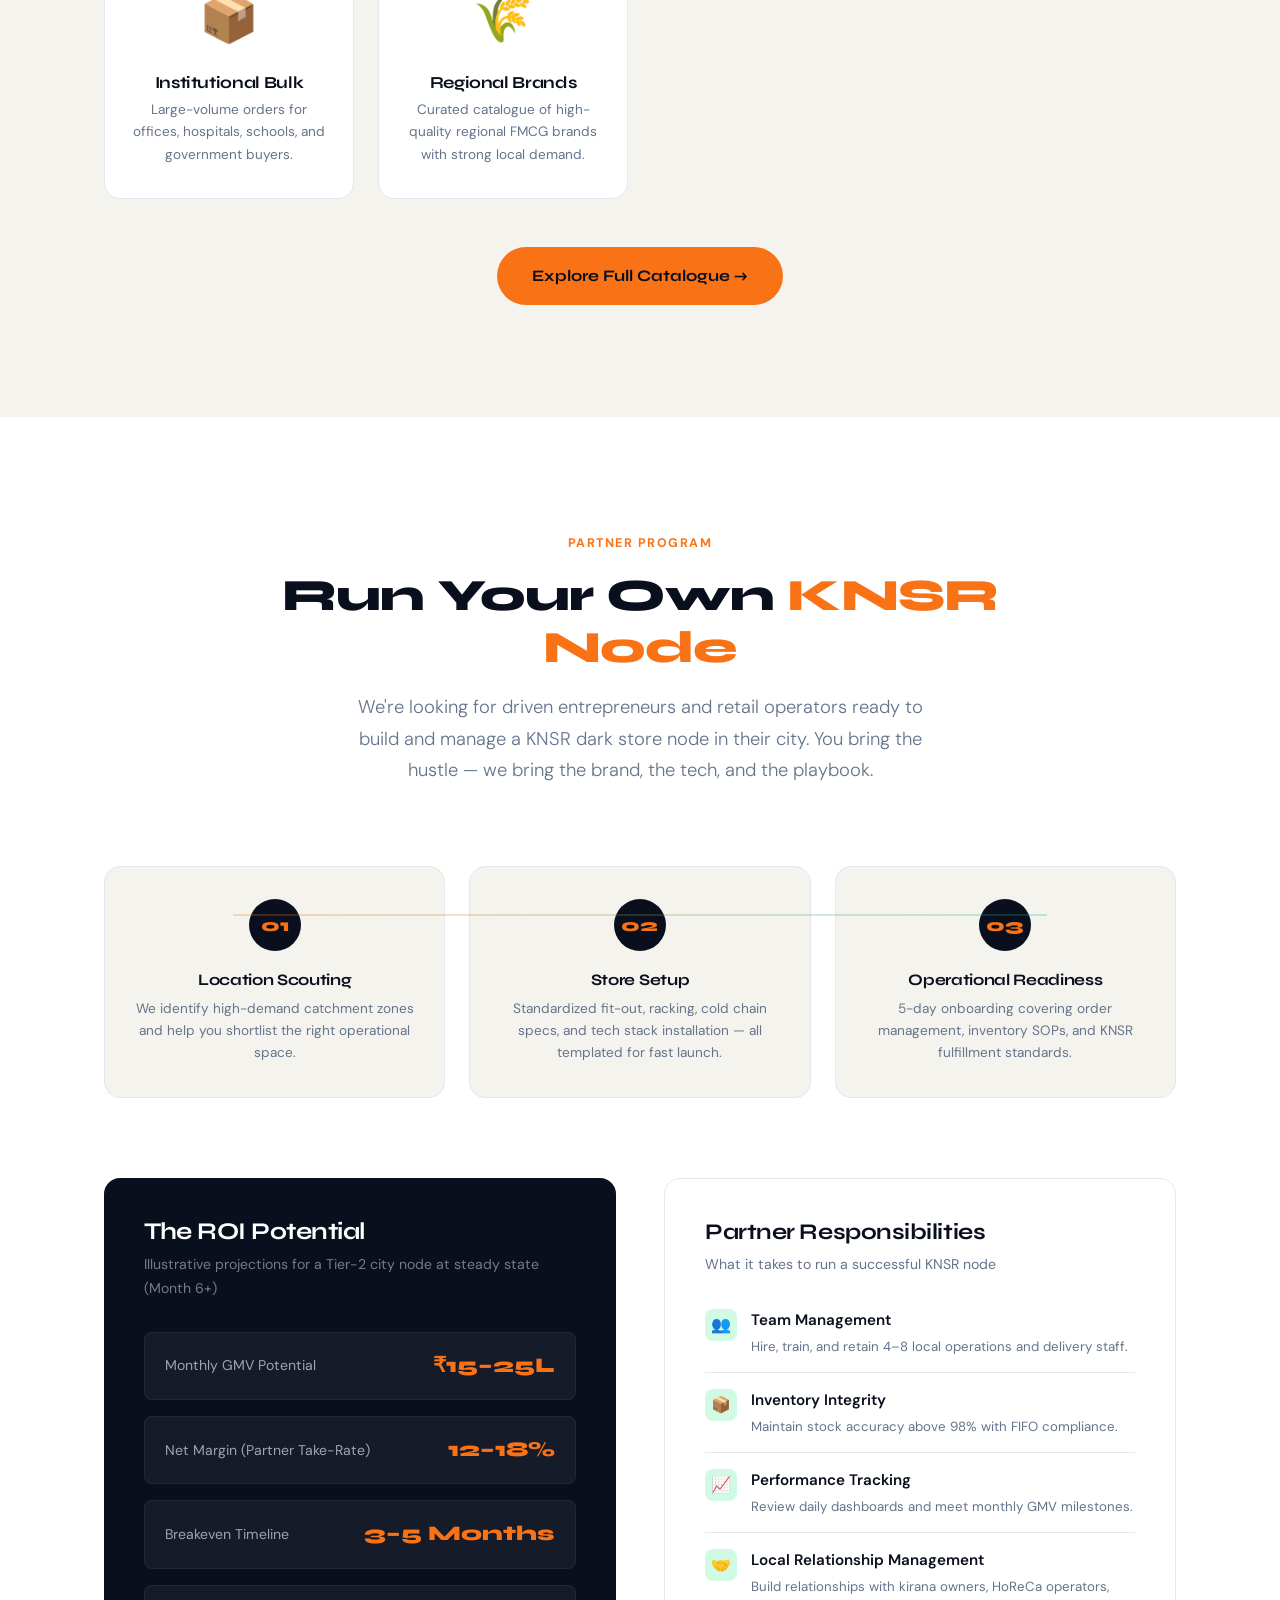
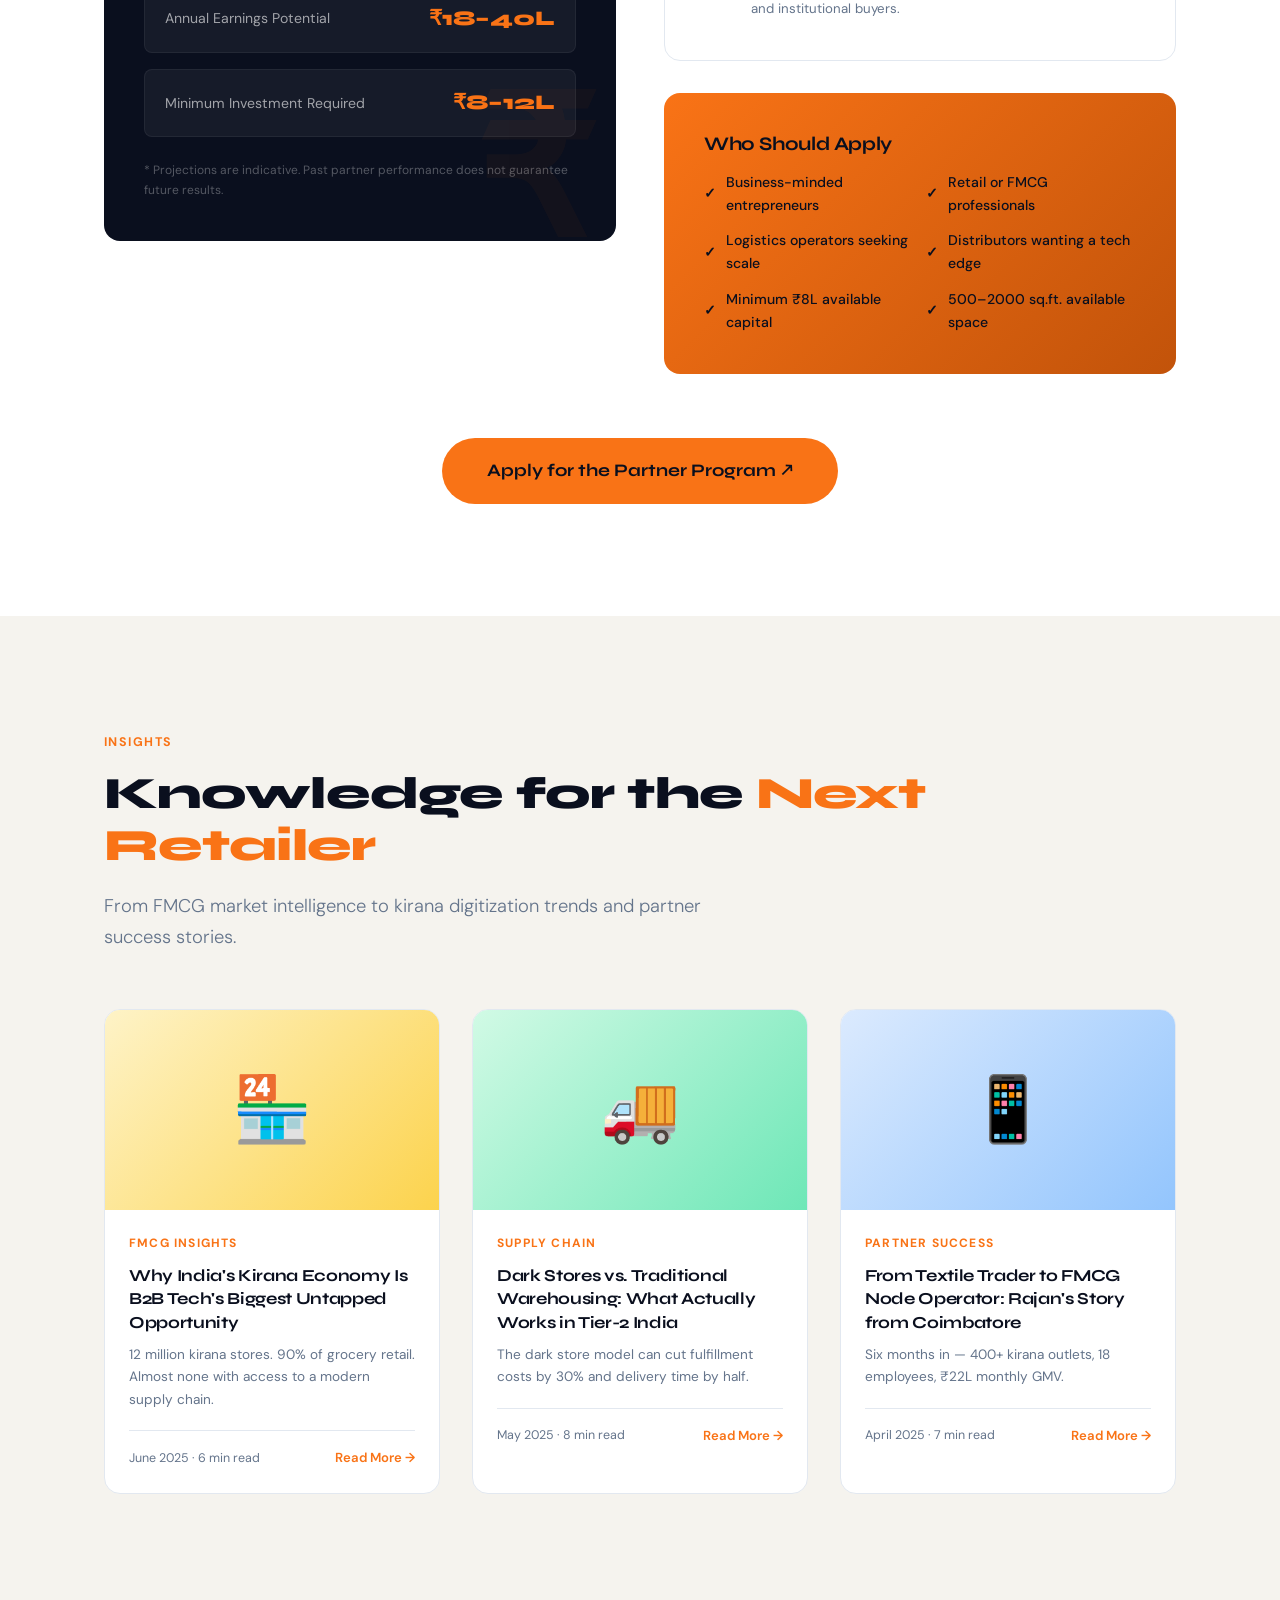
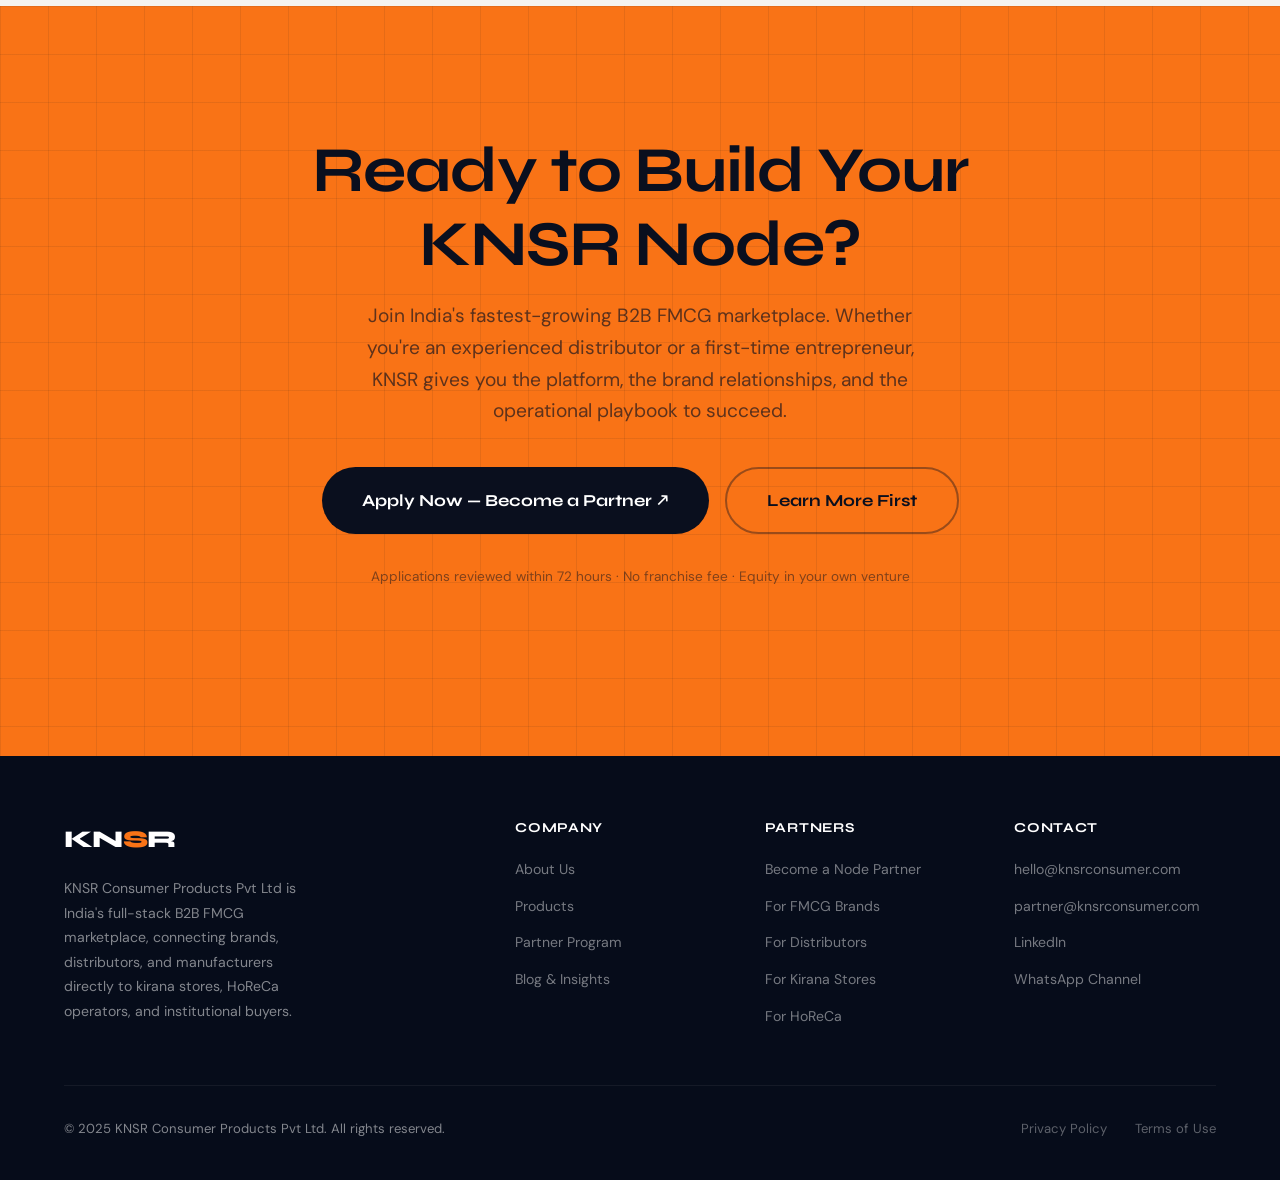
==== commit 55acb45c: "Add files via upload" ====
--- a/index.html
+++ b/index.html
@@ -192,6 +192,11 @@
     <li><a href="insights.html">Insights</a></li>
     <li><a href="mailto:partner@knsrconsumer.com" class="nav-cta">Apply Now</a></li>
   </ul>
+  <button class="nav-toggle" aria-label="Open navigation">
+    <span></span>
+    <span></span>
+    <span></span>
+  </button>
 </nav>
 
 <!-- ═══ HERO ═══ -->
@@ -253,6 +258,7 @@
     <span class="trust-item">Karnataka</span>
     <span class="trust-item">Maharashtra</span>
     <span class="trust-item">Telangana</span>
+    <span class="trust-item">Andhra Pradesh</span>
     <span class="trust-item">Tamil Nadu</span>
     <span class="trust-item">Gujarat</span>
     <span class="trust-item">Rajasthan</span>
@@ -271,6 +277,7 @@
             <span class="chip">Dark Store Ops</span>
             <span class="chip">B2B Marketplace</span>
             <span class="chip">FMCG Distribution</span>
+            <span class="chip">Super Market</span>
             <span class="chip">Kirana Tech</span>
             <span class="chip">HoReCa Supply</span>
           </div>
@@ -480,6 +487,7 @@
 </footer>
 
 <script>
+  // Reveal animation
   const revealEls = document.querySelectorAll('.reveal');
   const obs = new IntersectionObserver(entries => {
     entries.forEach(e => { if (e.isIntersecting) { e.target.classList.add('visible'); obs.unobserve(e.target); } });
@@ -488,6 +496,12 @@
   window.addEventListener('scroll', () => {
     document.querySelector('nav').style.borderBottomColor = scrollY > 40 ? 'rgba(255,255,255,0.12)' : 'rgba(255,255,255,0.06)';
   });
+
+  // Mobile nav toggle
+  document.querySelector('.nav-toggle').onclick = function() {
+    document.querySelector('.nav-links').classList.toggle('nav-open');
+    this.classList.toggle('open');
+  };
 </script>
 </body>
 </html>
--- a/shared.css
+++ b/shared.css
@@ -43,6 +43,79 @@
 .nav-cta { background: var(--saffron) !important; color: var(--ink) !important; padding: 0.55rem 1.4rem !important; border-radius: 100px !important; font-weight: 700 !important; font-size: 0.88rem !important; transition: background 0.2s, transform 0.15s !important; }
 .nav-cta:hover { background: var(--accent-yellow) !important; transform: scale(1.04); }
 
+/* --- MOBILE NAVIGATION --- */
+.nav-toggle {
+  display: none;
+  flex-direction: column;
+  justify-content: center;
+  align-items: center;
+  width: 38px;
+  height: 38px;
+  background: none;
+  border: none;
+  cursor: pointer;
+  z-index: 110;
+}
+.nav-toggle span {
+  display: block;
+  width: 26px;
+  height: 3px;
+  margin: 4px 0;
+  background: #fff;
+  border-radius: 2px;
+  transition: 0.3s;
+}
+.nav-toggle.open span:nth-child(1) {
+  transform: translateY(7px) rotate(45deg);
+}
+.nav-toggle.open span:nth-child(2) {
+  opacity: 0;
+}
+.nav-toggle.open span:nth-child(3) {
+  transform: translateY(-7px) rotate(-45deg);
+}
+
+@media (max-width: 900px) {
+  .nav-toggle { display: flex; }
+  .nav-links {
+    position: fixed;
+    top: 64px;
+    right: 0;
+    background: rgba(10,15,30,0.98);
+    flex-direction: column;
+    align-items: flex-end;
+    gap: 1.5rem;
+    padding: 2rem 5%;
+    width: 70vw;
+    max-width: 320px;
+    height: calc(100vh - 64px);
+    box-shadow: var(--shadow-lg);
+    transform: translateX(100%);
+    transition: transform 0.3s;
+    z-index: 105;
+    display: flex;
+  }
+  .nav-links.nav-open {
+    transform: translateX(0);
+  }
+  .nav-links li {
+    display: block !important;
+  }
+  .footer-grid { grid-template-columns: 1fr 1fr; }
+  .nav-links li:not(:last-child) { display: none; }
+}
+@media (max-width: 600px) {
+  nav { padding: 1rem 4%; }
+  .nav-links {
+    top: 56px;
+    padding: 1.5rem 6%;
+    width: 90vw;
+    max-width: 100vw;
+    height: calc(100vh - 56px);
+  }
+  .footer-grid { grid-template-columns: 1fr; }
+}
+
 /* BUTTONS */
 .btn-primary { background: var(--saffron); color: var(--ink); padding: 1rem 2.2rem; border-radius: 100px; font-family: 'Syne', sans-serif; font-weight: 700; font-size: 1rem; border: none; cursor: pointer; transition: all 0.22s; display: inline-flex; align-items: center; gap: 0.5rem; }
 .btn-primary:hover { background: var(--accent-yellow); transform: translateY(-2px); box-shadow: 0 8px 24px rgba(249,115,22,0.4); }
@@ -112,6 +185,120 @@
 .reveal-delay-3 { transition-delay: 0.3s; }
 .reveal-delay-4 { transition-delay: 0.4s; }
 
+
+
+
+/* --- ORIGINAL PRODUCTS PROFESSIONAL CARD STYLE --- */
+.original-products-grid {
+  display: grid;
+  grid-template-columns: repeat(2, 1fr); /* Always two per row on desktop */
+  gap: 2rem;
+  margin-bottom: 3rem;
+}
+
+@media (max-width: 900px) {
+  .original-products-grid {
+    grid-template-columns: 1fr; /* Stack on mobile/tablet */
+  }
+}
+
+.original-product-card {
+  background: #fff;
+  border-radius: 1.5rem;
+  box-shadow: 0 4px 24px 0 rgba(16, 24, 40, 0.07);
+  overflow: hidden;
+  display: flex;
+  flex-direction: column;
+  transition: box-shadow 0.2s, transform 0.2s;
+  border: 1px solid #f3f4f6;
+}
+
+.original-product-card:hover {
+  box-shadow: 0 8px 32px 0 rgba(249, 115, 22, 0.13);
+  transform: translateY(-4px) scale(1.02);
+}
+
+.op-image-wrap {
+  background: linear-gradient(135deg, #fffbe6 60%, #fff7cc 100%);
+  display: flex;
+  align-items: center;
+  justify-content: center;
+  height: 170px;
+  position: relative;
+}
+
+.op-image-wrap img {
+  max-height: 110px;
+  max-width: 90%;
+  object-fit: contain;
+  margin-top: 18px;
+  margin-bottom: 18px;
+  filter: drop-shadow(0 4px 16px rgba(0,0,0,0.07));
+  border-radius: 0.5rem;
+  background: transparent;
+}
+
+.op-body {
+  padding: 1.5rem 1.25rem 1.25rem 1.25rem;
+  display: flex;
+  flex-direction: column;
+  flex: 1;
+}
+
+.op-cat {
+  color: #f97316;
+  font-size: 0.92rem;
+  font-weight: 700;
+  letter-spacing: 0.06em;
+  text-transform: uppercase;
+  margin-bottom: 0.5rem;
+}
+
+.op-title {
+  font-family: 'Syne', sans-serif;
+  font-size: 1.18rem;
+  font-weight: 700;
+  margin-bottom: 0.3rem;
+  color: #22223b;
+}
+
+.op-desc {
+  font-size: 0.98rem;
+  color: #5c5c6c;
+  margin-bottom: 1.1rem;
+  flex: 1;
+}
+
+.op-footer {
+  display: flex;
+  justify-content: space-between;
+  align-items: center;
+  border-top: 1px solid #f3f4f6;
+  padding-top: 0.8rem;
+  font-size: 0.98rem;
+}
+
+.op-moq {
+  color: #6b7280;
+}
+
+.op-moq strong {
+  color: #22223b;
+  font-weight: 700;
+}
+
+.op-enquire {
+  color: #f97316;
+  font-weight: 700;
+  text-decoration: none;
+  transition: color 0.18s;
+}
+
+.op-enquire:hover {
+  color: #b45309;
+  text-decoration: underline;
+}
+
 /* RESPONSIVE */
 @media (max-width: 900px) {
   .footer-grid { grid-template-columns: 1fr 1fr; }
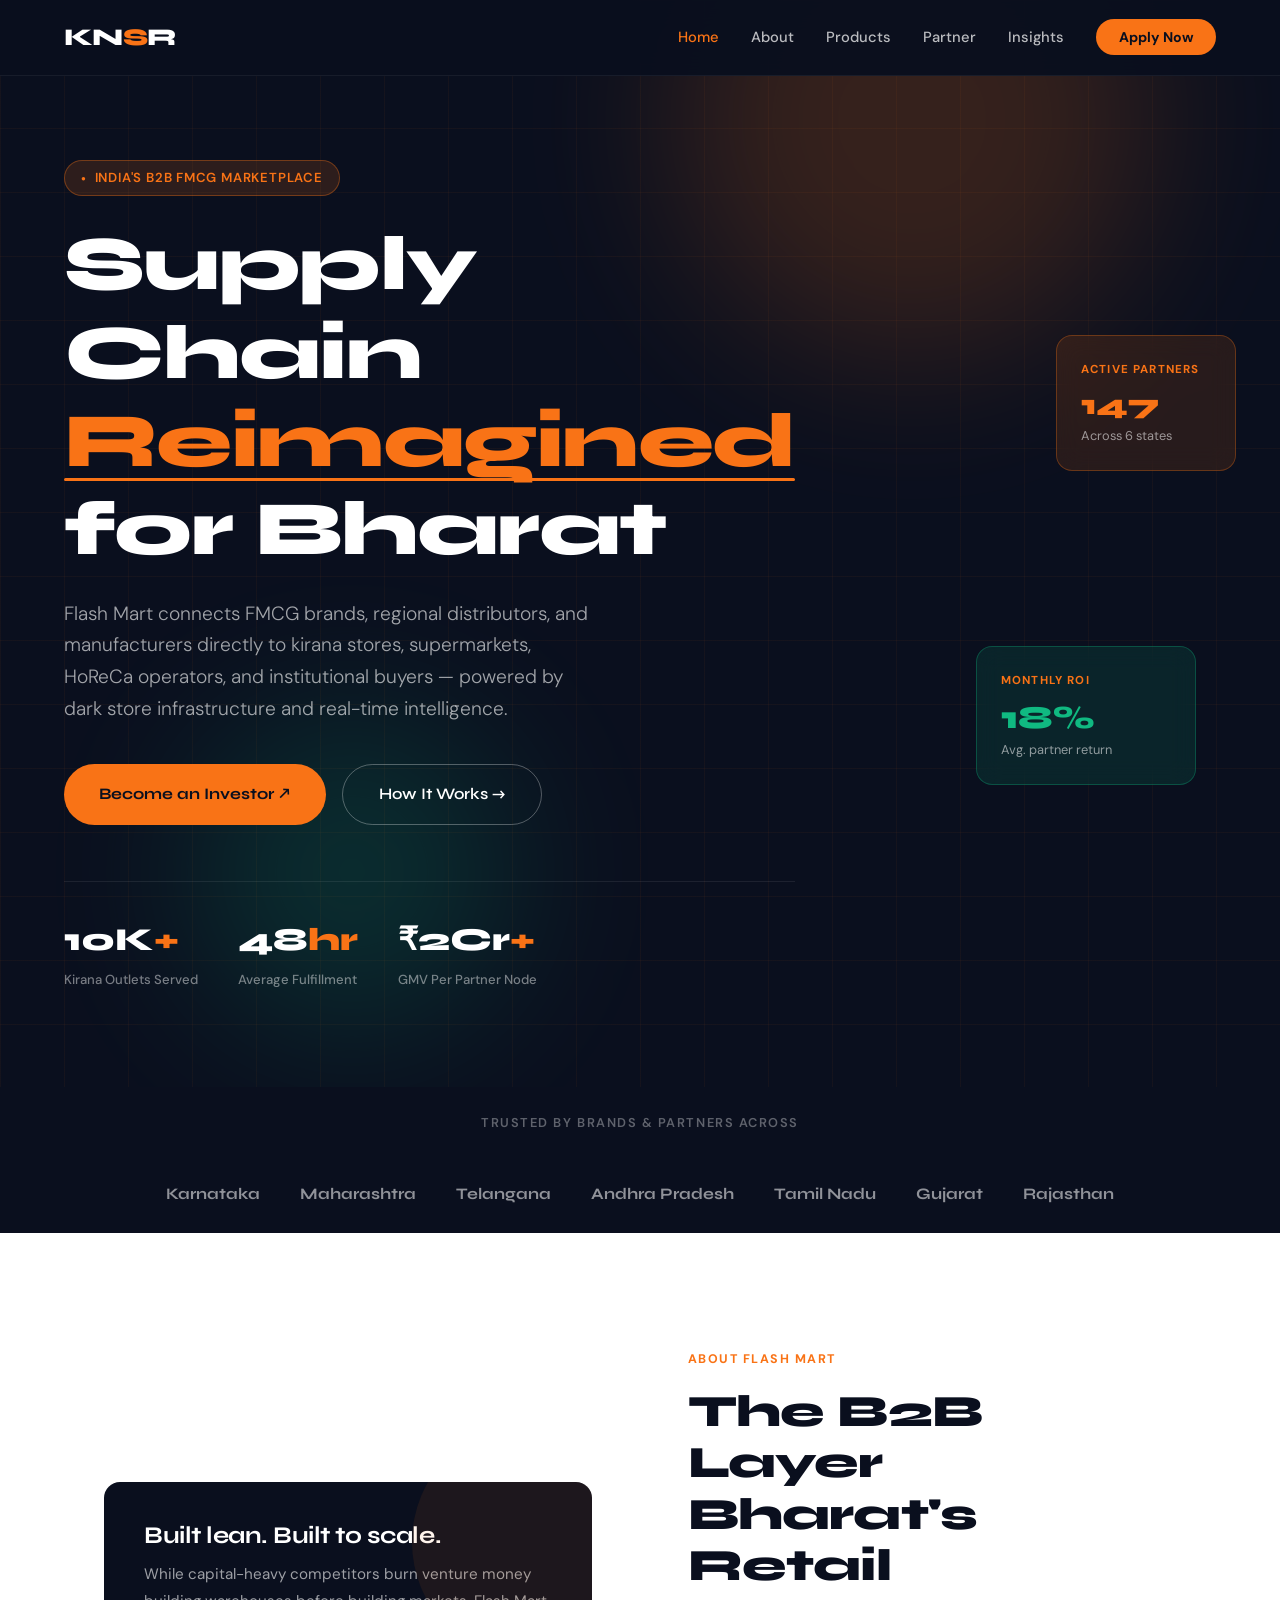
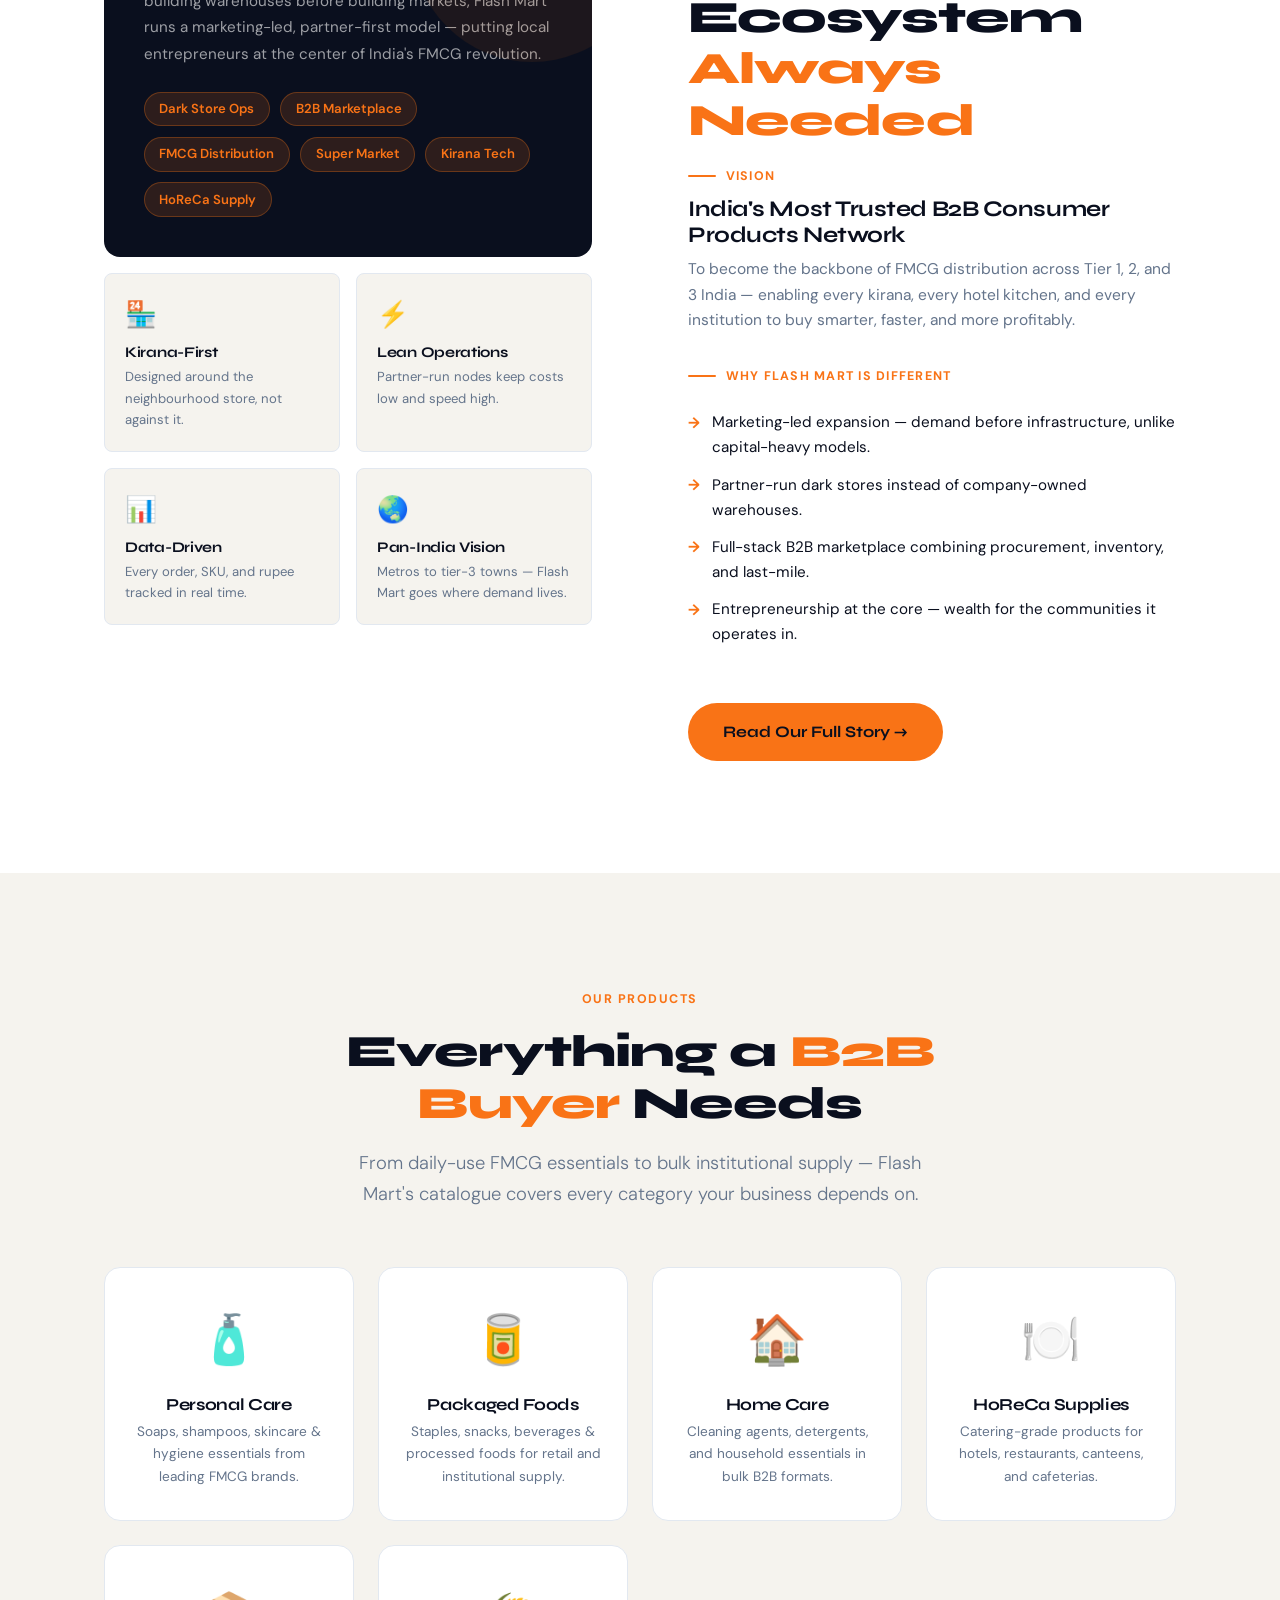
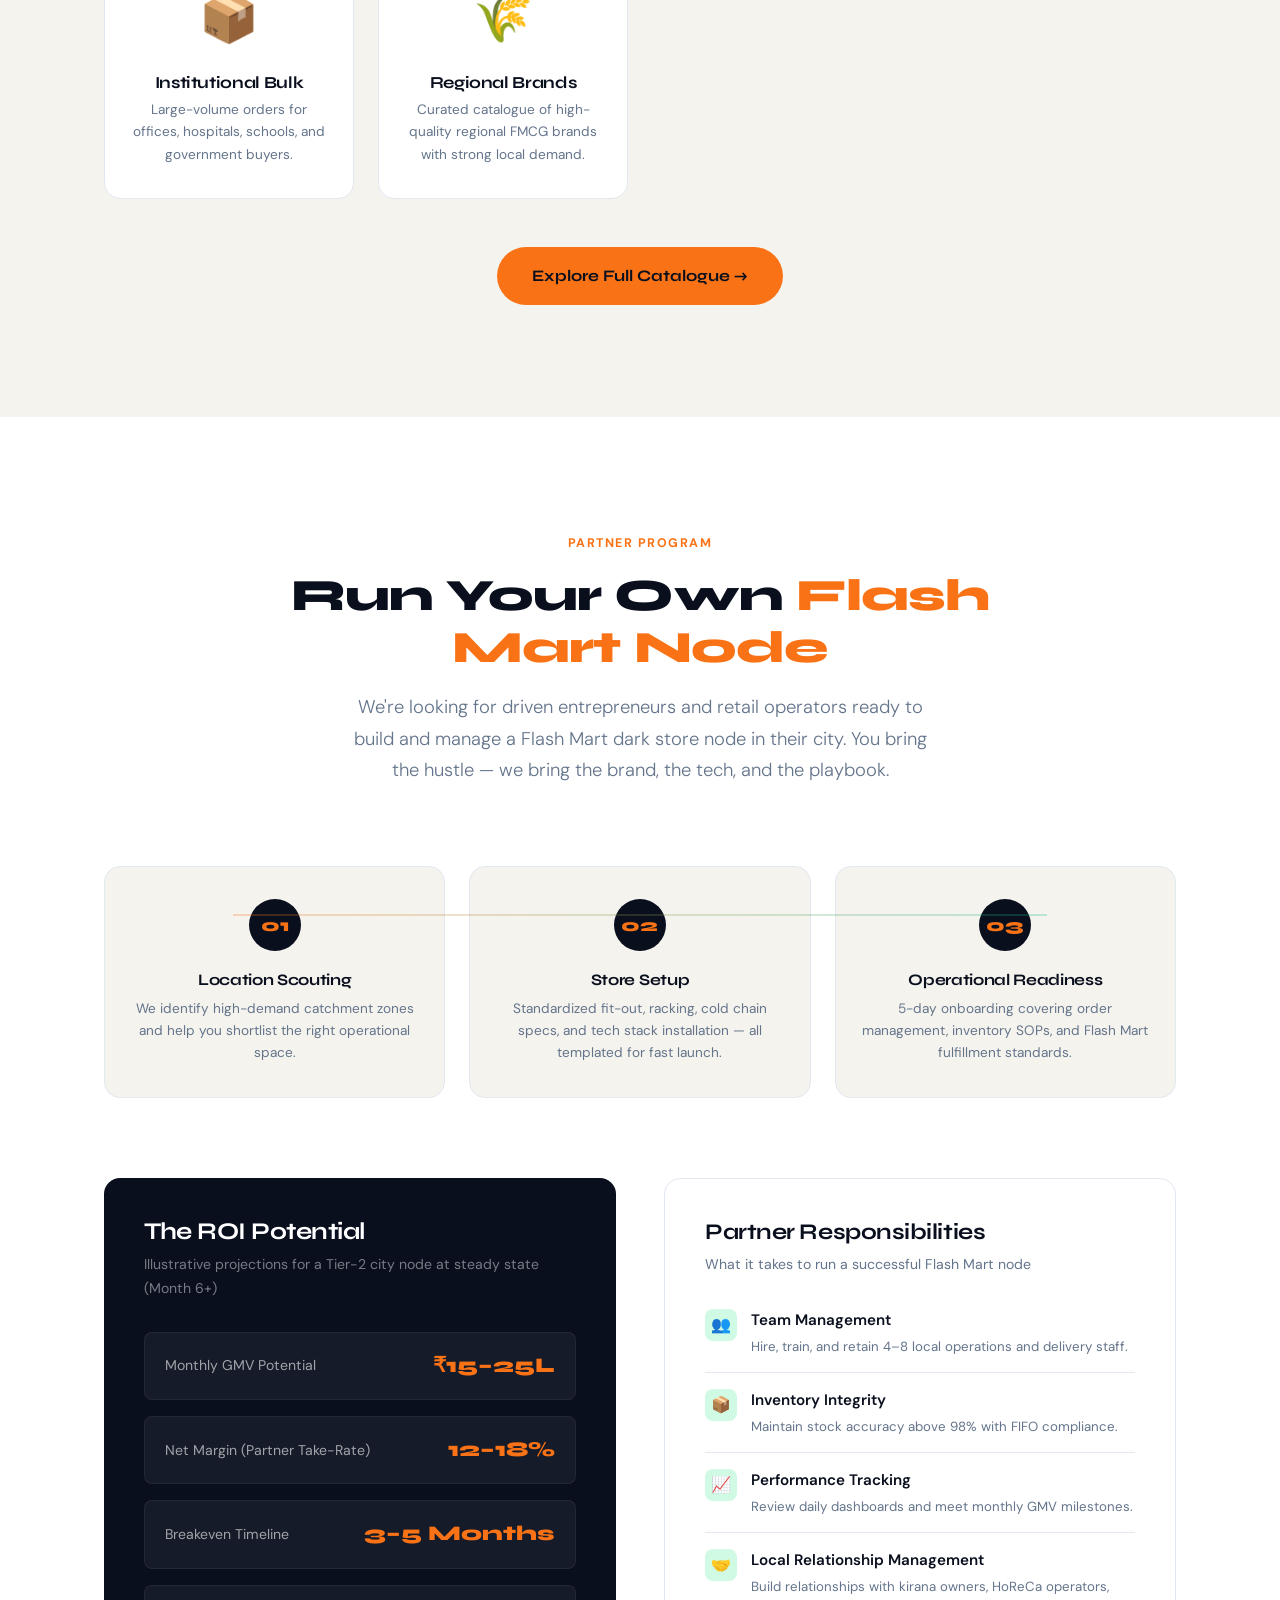
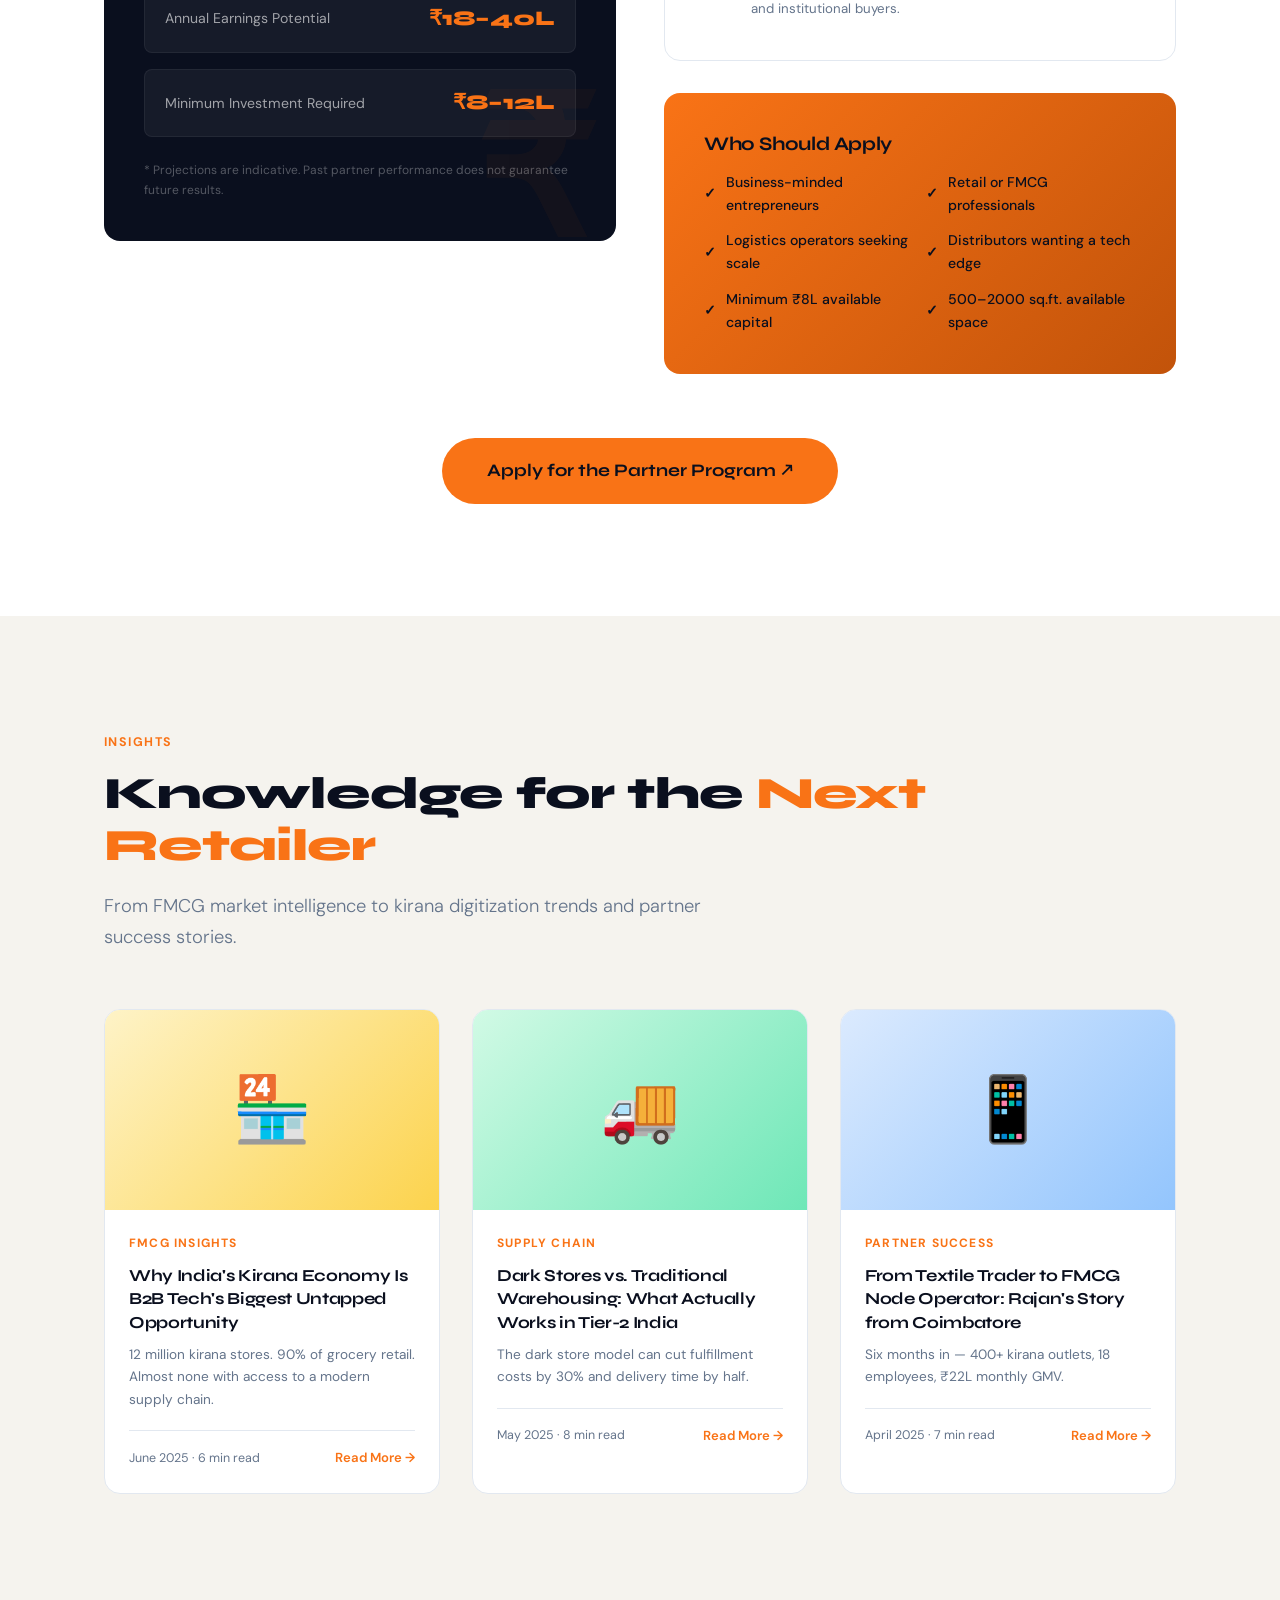
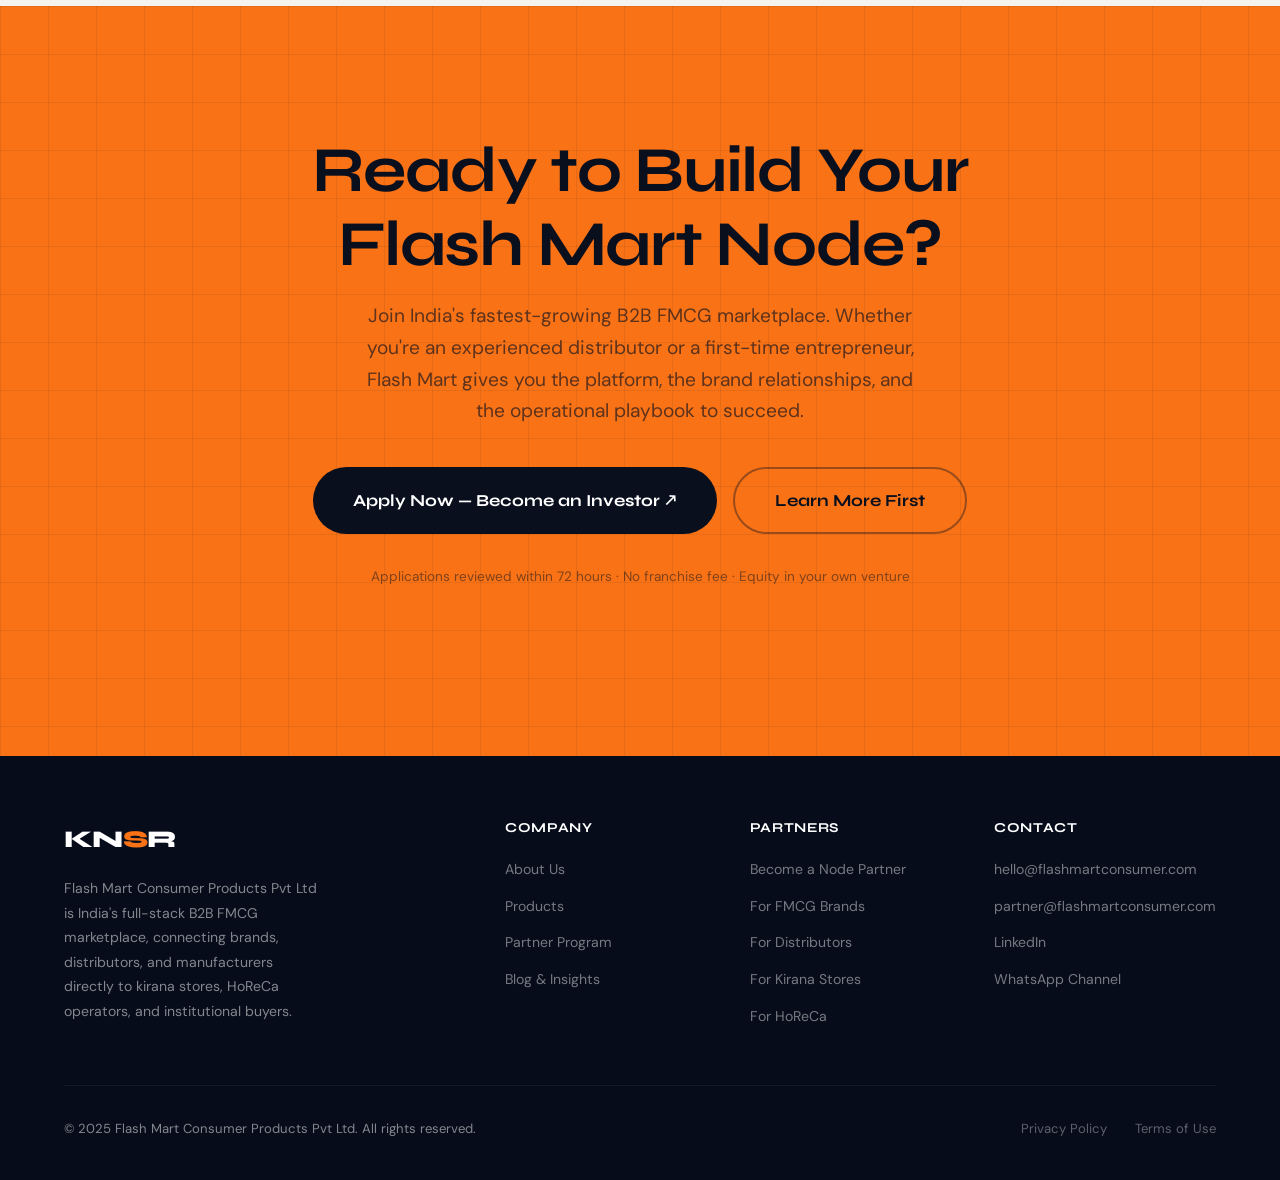
==== commit 18a5e7eb: "17-04" ====
--- a/index.html
+++ b/index.html
@@ -3,7 +3,7 @@
 <head>
 <meta charset="UTF-8">
 <meta name="viewport" content="width=device-width, initial-scale=1.0">
-<title>KNSR Consumer Products — India's B2B FMCG Marketplace</title>
+<title>Flash Mart Consumer Products — India's B2B FMCG Marketplace</title>
 <link rel="preconnect" href="https://fonts.googleapis.com">
 <link href="https://fonts.googleapis.com/css2?family=Syne:wght@400;600;700;800&family=DM+Sans:ital,wght@0,300;0,400;0,500;1,300&display=swap" rel="stylesheet">
 <link rel="stylesheet" href="shared.css">
@@ -185,12 +185,12 @@
 <nav>
   <a href="index.html" class="nav-logo">KN<span>S</span>R</a>
   <ul class="nav-links">
-    <li><a href="index.html" class="active">Home</a></li>
+    <li><a href="index.html">Home</a></li>
     <li><a href="about.html">About</a></li>
     <li><a href="products.html">Products</a></li>
     <li><a href="partners.html">Partner</a></li>
     <li><a href="insights.html">Insights</a></li>
-    <li><a href="mailto:partner@knsrconsumer.com" class="nav-cta">Apply Now</a></li>
+    <li><a href="mailto:partner@flashmartconsumer.com" class="nav-cta">Apply Now</a></li>
   </ul>
   <button class="nav-toggle" aria-label="Open navigation">
     <span></span>
@@ -213,10 +213,10 @@
       for Bharat
     </h1>
     <p class="hero-subtitle">
-      KNSR connects FMCG brands, regional distributors, and manufacturers directly to kirana stores, supermarkets, HoReCa operators, and institutional buyers — powered by dark store infrastructure and real-time intelligence.
+      Flash Mart connects FMCG brands, regional distributors, and manufacturers directly to kirana stores, supermarkets, HoReCa operators, and institutional buyers — powered by dark store infrastructure and real-time intelligence.
     </p>
     <div class="hero-actions">
-      <a href="partners.html" class="btn-primary">Become a Partner ↗</a>
+      <a href="partners.html" class="btn-primary">Become an Investor ↗</a>
       <a href="about.html" class="btn-secondary" style="color:#fff; border-color:rgba(255,255,255,0.3);">How It Works →</a>
     </div>
     <div class="hero-stats">
@@ -272,7 +272,7 @@
       <div class="about-visual reveal">
         <div class="about-big-card">
           <h3>Built lean. Built to scale.</h3>
-          <p>While capital-heavy competitors burn venture money building warehouses before building markets, KNSR runs a marketing-led, partner-first model — putting local entrepreneurs at the center of India's FMCG revolution.</p>
+          <p>While capital-heavy competitors burn venture money building warehouses before building markets, Flash Mart runs a marketing-led, partner-first model — putting local entrepreneurs at the center of India's FMCG revolution.</p>
           <div class="about-chips">
             <span class="chip">Dark Store Ops</span>
             <span class="chip">B2B Marketplace</span>
@@ -286,11 +286,11 @@
           <div class="mini-card reveal reveal-delay-1"><div class="mini-card-icon">🏪</div><h5>Kirana-First</h5><p>Designed around the neighbourhood store, not against it.</p></div>
           <div class="mini-card reveal reveal-delay-2"><div class="mini-card-icon">⚡</div><h5>Lean Operations</h5><p>Partner-run nodes keep costs low and speed high.</p></div>
           <div class="mini-card reveal reveal-delay-3"><div class="mini-card-icon">📊</div><h5>Data-Driven</h5><p>Every order, SKU, and rupee tracked in real time.</p></div>
-          <div class="mini-card reveal reveal-delay-4"><div class="mini-card-icon">🌏</div><h5>Pan-India Vision</h5><p>Metros to tier-3 towns — KNSR goes where demand lives.</p></div>
+          <div class="mini-card reveal reveal-delay-4"><div class="mini-card-icon">🌏</div><h5>Pan-India Vision</h5><p>Metros to tier-3 towns — Flash Mart goes where demand lives.</p></div>
         </div>
       </div>
       <div class="reveal reveal-delay-1">
-        <span class="section-tag">About KNSR</span>
+        <span class="section-tag">About Flash Mart</span>
         <h2 class="section-title">The B2B Layer Bharat's Retail Ecosystem <span class="em">Always Needed</span></h2>
         <div class="vm-block">
           <div class="vm-label">Vision</div>
@@ -298,7 +298,7 @@
           <p>To become the backbone of FMCG distribution across Tier 1, 2, and 3 India — enabling every kirana, every hotel kitchen, and every institution to buy smarter, faster, and more profitably.</p>
         </div>
         <div class="vm-block">
-          <div class="vm-label">Why KNSR is Different</div>
+          <div class="vm-label">Why Flash Mart is Different</div>
           <ul class="diff-list">
             <li>Marketing-led expansion — demand before infrastructure, unlike capital-heavy models.</li>
             <li>Partner-run dark stores instead of company-owned warehouses.</li>
@@ -318,7 +318,7 @@
     <div style="text-align:center; max-width:640px; margin:0 auto 1rem;">
       <span class="section-tag">Our Products</span>
       <h2 class="section-title">Everything a <span class="em">B2B Buyer</span> Needs</h2>
-      <p class="section-lead" style="margin:0 auto;">From daily-use FMCG essentials to bulk institutional supply — KNSR's catalogue covers every category your business depends on.</p>
+      <p class="section-lead" style="margin:0 auto;">From daily-use FMCG essentials to bulk institutional supply — Flash Mart's catalogue covers every category your business depends on.</p>
     </div>
     <div class="products-snap-grid">
       <div class="prod-snap-card reveal"><div class="prod-snap-icon">🧴</div><h4>Personal Care</h4><p>Soaps, shampoos, skincare & hygiene essentials from leading FMCG brands.</p></div>
@@ -339,13 +339,13 @@
   <div class="section-inner">
     <div class="partner-header reveal">
       <span class="section-tag">Partner Program</span>
-      <h2 class="section-title">Run Your Own <span class="em">KNSR Node</span></h2>
-      <p class="section-lead">We're looking for driven entrepreneurs and retail operators ready to build and manage a KNSR dark store node in their city. You bring the hustle — we bring the brand, the tech, and the playbook.</p>
+      <h2 class="section-title">Run Your Own <span class="em">Flash Mart Node</span></h2>
+      <p class="section-lead">We're looking for driven entrepreneurs and retail operators ready to build and manage a Flash Mart dark store node in their city. You bring the hustle — we bring the brand, the tech, and the playbook.</p>
     </div>
     <div class="program-phases">
       <div class="phase-card reveal"><div class="phase-num">01</div><h4>Location Scouting</h4><p>We identify high-demand catchment zones and help you shortlist the right operational space.</p></div>
       <div class="phase-card reveal reveal-delay-1"><div class="phase-num">02</div><h4>Store Setup</h4><p>Standardized fit-out, racking, cold chain specs, and tech stack installation — all templated for fast launch.</p></div>
-      <div class="phase-card reveal reveal-delay-2"><div class="phase-num">03</div><h4>Operational Readiness</h4><p>5-day onboarding covering order management, inventory SOPs, and KNSR fulfillment standards.</p></div>
+      <div class="phase-card reveal reveal-delay-2"><div class="phase-num">03</div><h4>Operational Readiness</h4><p>5-day onboarding covering order management, inventory SOPs, and Flash Mart fulfillment standards.</p></div>
     </div>
     <div class="partner-grid">
       <div class="roi-card reveal">
@@ -363,7 +363,7 @@
       <div>
         <div class="responsibilities-card reveal reveal-delay-1">
           <h3>Partner Responsibilities</h3>
-          <p class="subtext">What it takes to run a successful KNSR node</p>
+          <p class="subtext">What it takes to run a successful Flash Mart node</p>
           <ul class="resp-list">
             <li><div class="resp-icon">👥</div><div><strong>Team Management</strong><p>Hire, train, and retain 4–8 local operations and delivery staff.</p></div></li>
             <li><div class="resp-icon">📦</div><div><strong>Inventory Integrity</strong><p>Maintain stock accuracy above 98% with FIFO compliance.</p></div></li>
@@ -385,7 +385,7 @@
       </div>
     </div>
     <div style="text-align:center; margin-top:4rem;" class="reveal">
-      <a href="mailto:partner@knsrconsumer.com" class="btn-primary" style="font-size:1.1rem; padding:1.15rem 2.8rem;">Apply for the Partner Program ↗</a>
+      <a href="mailto:partner@flashmartconsumer.com" class="btn-primary" style="font-size:1.1rem; padding:1.15rem 2.8rem;">Apply for the Partner Program ↗</a>
     </div>
   </div>
 </section>
@@ -431,10 +431,10 @@
 <!-- ═══ CTA ═══ -->
 <section class="cta-section">
   <div class="cta-inner">
-    <h2 class="reveal">Ready to Build Your KNSR Node?</h2>
-    <p class="reveal reveal-delay-1">Join India's fastest-growing B2B FMCG marketplace. Whether you're an experienced distributor or a first-time entrepreneur, KNSR gives you the platform, the brand relationships, and the operational playbook to succeed.</p>
+    <h2 class="reveal">Ready to Build Your Flash Mart Node?</h2>
+    <p class="reveal reveal-delay-1">Join India's fastest-growing B2B FMCG marketplace. Whether you're an experienced distributor or a first-time entrepreneur, Flash Mart gives you the platform, the brand relationships, and the operational playbook to succeed.</p>
     <div class="cta-actions reveal reveal-delay-2">
-      <a href="mailto:partner@knsrconsumer.com" class="btn-dark">Apply Now — Become a Partner ↗</a>
+      <a href="mailto:partner@flashmartconsumer.com" class="btn-dark">Apply Now — Become an Investor ↗</a>
       <a href="about.html" class="btn-outline-dark">Learn More First</a>
     </div>
     <p style="margin-top:2rem; font-size:0.85rem; color:rgba(10,15,30,0.5);" class="reveal reveal-delay-3">Applications reviewed within 72 hours · No franchise fee · Equity in your own venture</p>
@@ -446,7 +446,7 @@
   <div class="footer-grid">
     <div class="footer-brand">
       <a href="index.html" class="nav-logo">KN<span>S</span>R</a>
-      <p>KNSR Consumer Products Pvt Ltd is India's full-stack B2B FMCG marketplace, connecting brands, distributors, and manufacturers directly to kirana stores, HoReCa operators, and institutional buyers.</p>
+      <p>Flash Mart Consumer Products Pvt Ltd is India's full-stack B2B FMCG marketplace, connecting brands, distributors, and manufacturers directly to kirana stores, HoReCa operators, and institutional buyers.</p>
     </div>
     <div class="footer-col">
       <h5>Company</h5>
@@ -470,15 +470,15 @@
     <div class="footer-col">
       <h5>Contact</h5>
       <ul class="footer-links">
-        <li><a href="mailto:hello@knsrconsumer.com">hello@knsrconsumer.com</a></li>
-        <li><a href="mailto:partner@knsrconsumer.com">partner@knsrconsumer.com</a></li>
+        <li><a href="mailto:hello@flashmartconsumer.com">hello@flashmartconsumer.com</a></li>
+        <li><a href="mailto:partner@flashmartconsumer.com">partner@flashmartconsumer.com</a></li>
         <li><a href="#">LinkedIn</a></li>
         <li><a href="#">WhatsApp Channel</a></li>
       </ul>
     </div>
   </div>
   <div class="footer-bottom">
-    <span>© 2025 KNSR Consumer Products Pvt Ltd. All rights reserved.</span>
+    <span>© 2025 Flash Mart Consumer Products Pvt Ltd. All rights reserved.</span>
     <span>
       <a href="#" style="margin-right:1.5rem; color:rgba(255,255,255,0.35);">Privacy Policy</a>
       <a href="#" style="color:rgba(255,255,255,0.35);">Terms of Use</a>
@@ -502,6 +502,12 @@
     document.querySelector('.nav-links').classList.toggle('nav-open');
     this.classList.toggle('open');
   };
+
+  // Active nav highlighting
+  const currentPage = window.location.pathname.split('/').pop() || 'index.html';
+  document.querySelectorAll('.nav-links a[href]').forEach(link => {
+    link.classList.toggle('active', link.getAttribute('href') === currentPage);
+  });
 </script>
 </body>
 </html>
--- a/shared.css
+++ b/shared.css
@@ -1,4 +1,4 @@
-/* ─── KNSR SHARED DESIGN SYSTEM ─── */
+/* ─── Flash Mart SHARED DESIGN SYSTEM ─── */
 *, *::before, *::after { box-sizing: border-box; margin: 0; padding: 0; }
 
 :root {
